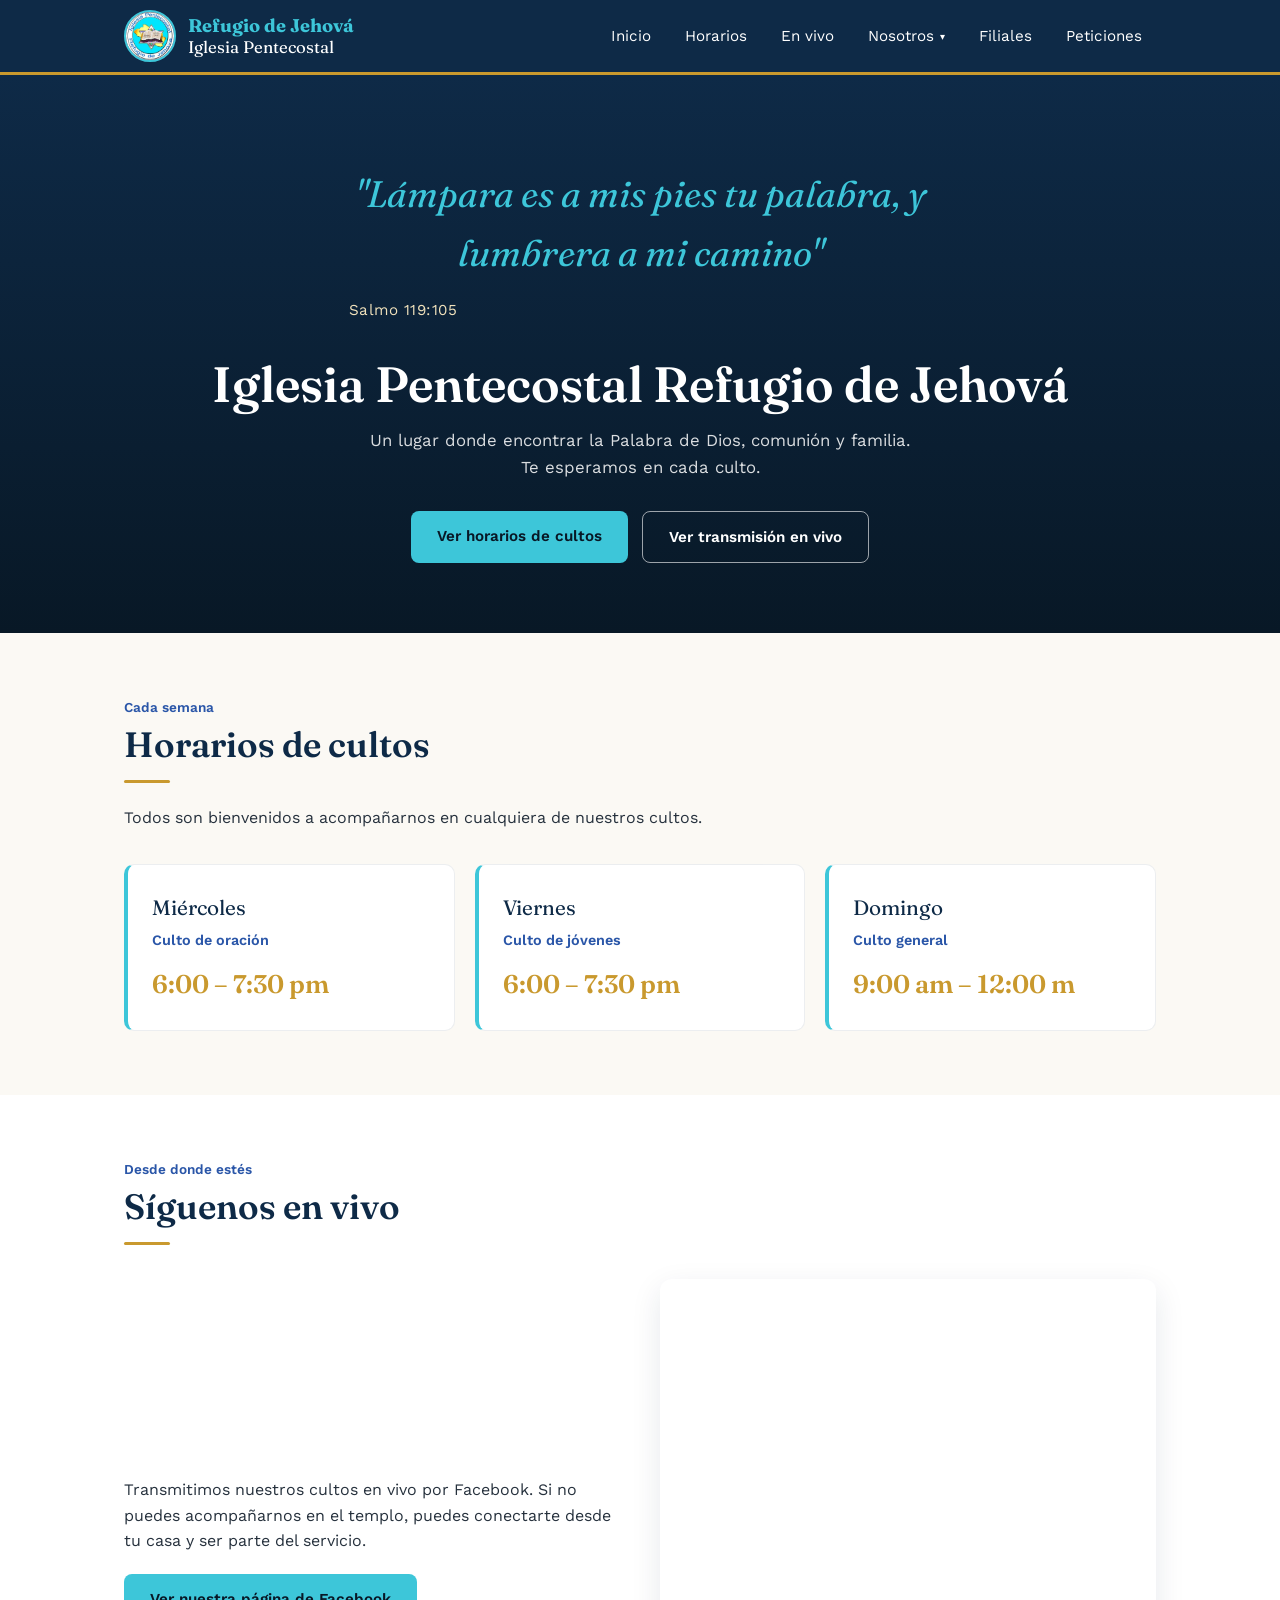
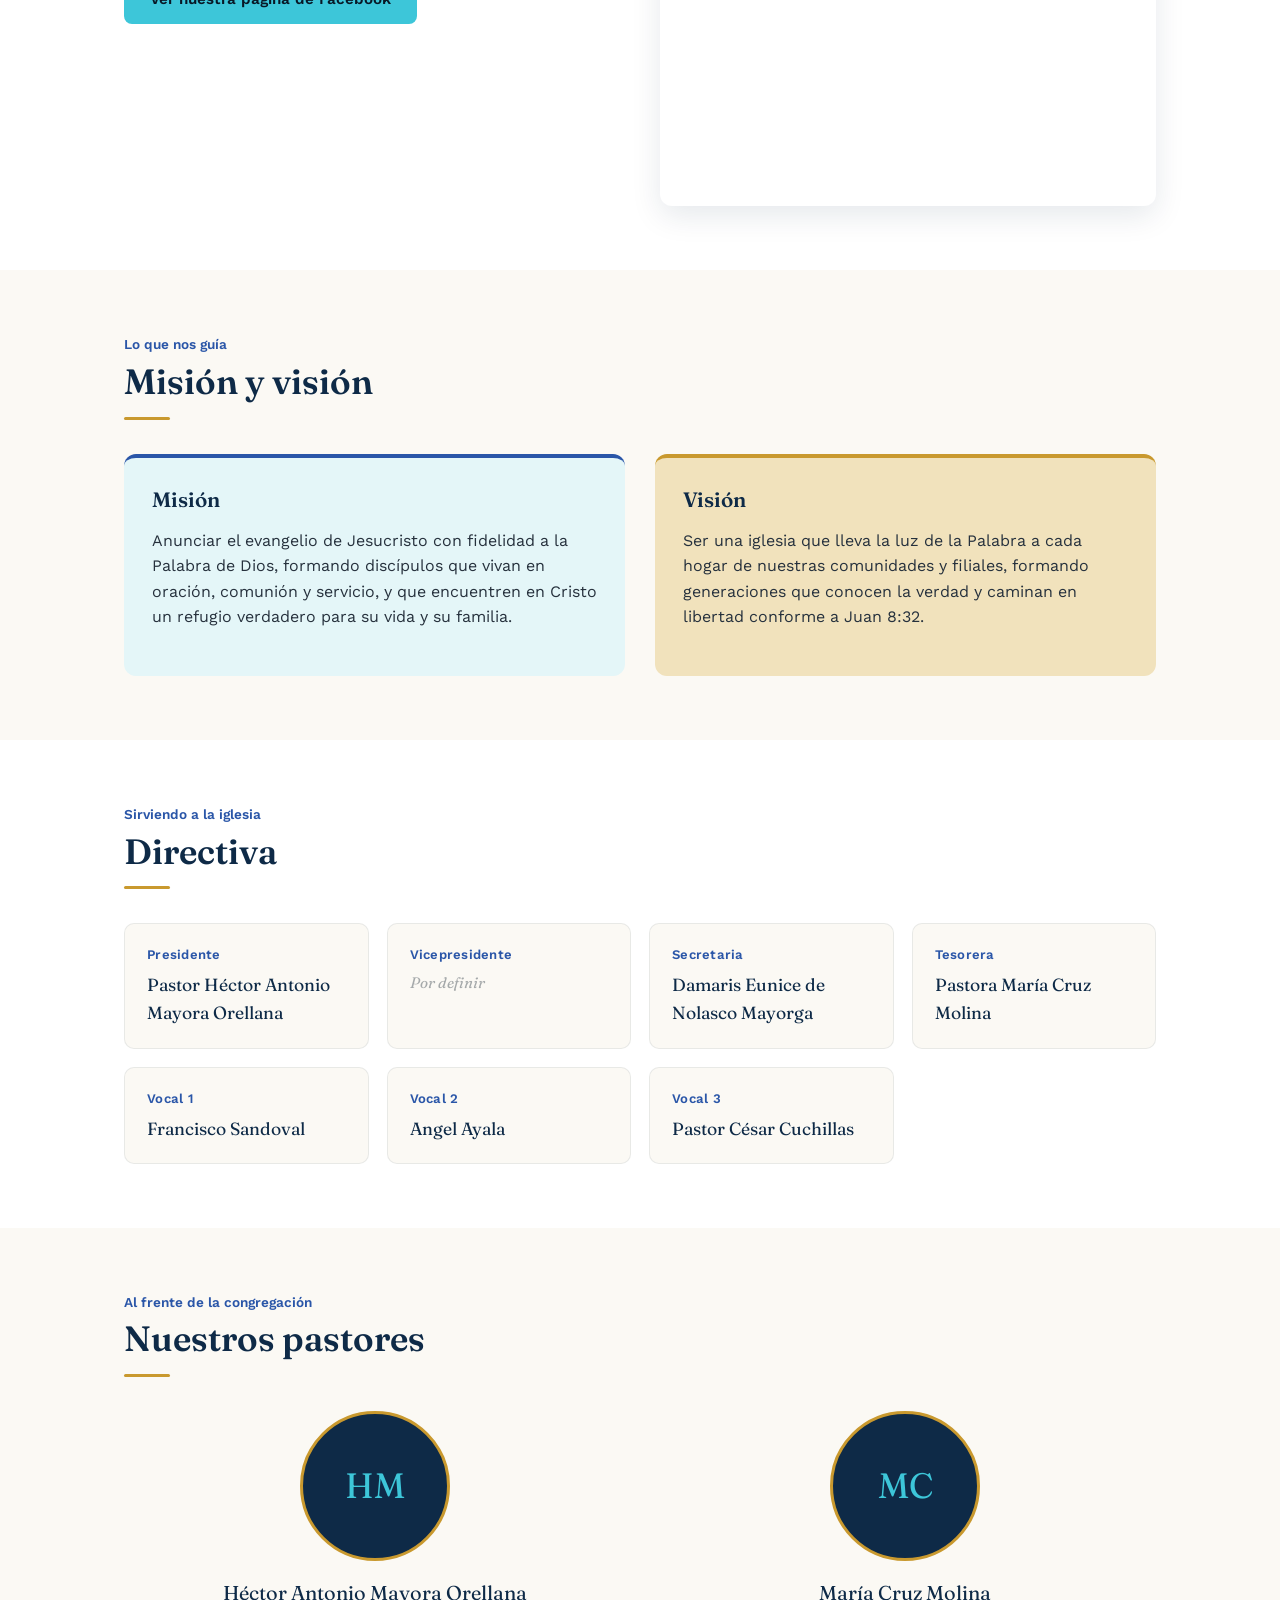
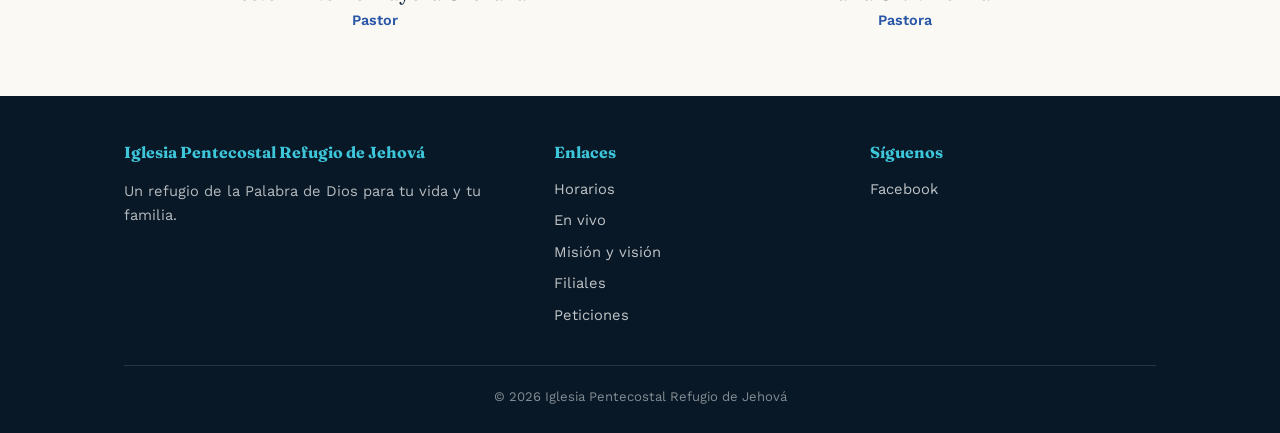
==== index.html @ 96a5546d "Add files via upload" ====
<!DOCTYPE html>
<html lang="es">
<head>
<meta charset="UTF-8">
<meta name="viewport" content="width=device-width, initial-scale=1.0">
<title>Iglesia Pentecostal Refugio de Jehová</title>
<link rel="stylesheet" href="styles/styles.css">
<link rel="preconnect" href="https://fonts.googleapis.com">
<link href="https://fonts.googleapis.com/css2?family=Fraunces:ital,wght@0,500;0,600;1,500&family=Work+Sans:wght@400;500;600&display=swap" rel="stylesheet">
</head>
<body>

<header class="site-header">
  <div class="nav-inner">
    <a href="index.html" class="brand">
      <img src="img/logo.jpg" alt="Logo Iglesia Pentecostal Refugio de Jehová">
      <span class="brand-text">
        <strong>Refugio de Jehová</strong>
        Iglesia Pentecostal
      </span>
    </a>

    <button class="menu-toggle" aria-label="Abrir menú">&#9776;</button>

    <nav class="main-nav">
      <a href="index.html">Inicio</a>
      <a href="#horarios">Horarios</a>
      <a href="#en-vivo">En vivo</a>
      <div class="has-dropdown">
        <button type="button">Nosotros <span class="caret">&#9662;</span></button>
        <div class="dropdown">
          <a href="#mision-vision">Misión y visión</a>
          <a href="#directiva">Directiva</a>
          <a href="#pastores">Pastores</a>
        </div>
      </div>
      <a href="filiales.html">Filiales</a>
      <a href="peticiones.html">Peticiones</a>
    </nav>
  </div>
</header>

<section class="hero">
  <div class="hero-inner">
    <p class="eyebrow-verse">"Lámpara es a mis pies tu palabra, y lumbrera a mi camino"</p>
    <p class="verse-ref">Salmo 119:105</p>
    <h1>Iglesia Pentecostal Refugio de Jehová</h1>
    <p class="sub">Un lugar donde encontrar la Palabra de Dios, comunión y familia. Te esperamos en cada culto.</p>
    <div class="hero-actions">
      <a href="#horarios" class="btn btn-primary">Ver horarios de cultos</a>
      <a href="#en-vivo" class="btn btn-outline">Ver transmisión en vivo</a>
    </div>
  </div>
</section>

<section id="horarios">
  <div class="wrap">
    <div class="section-head">
      <span class="kicker">Cada semana</span>
      <h2>Horarios de cultos</h2>
      <div class="gold-rule"></div>
      <p>Todos son bienvenidos a acompañarnos en cualquiera de nuestros cultos.</p>
    </div>

    <div class="schedule-grid">
      <div class="schedule-card">
        <div class="day">Miércoles</div>
        <div class="type">Culto de oración</div>
        <div class="time">6:00 – 7:30 pm</div>
      </div>
      <div class="schedule-card">
        <div class="day">Viernes</div>
        <div class="type">Culto de jóvenes</div>
        <div class="time">6:00 – 7:30 pm</div>
      </div>
      <div class="schedule-card">
        <div class="day">Domingo</div>
        <div class="type">Culto general</div>
        <div class="time">9:00 am – 12:00 m</div>
      </div>
    </div>
  </div>
</section>

<section id="en-vivo" class="alt">
  <div class="wrap">
    <div class="section-head">
      <span class="kicker">Desde donde estés</span>
      <h2>Síguenos en vivo</h2>
      <div class="gold-rule"></div>
    </div>

    <div class="live-block">
      <div class="live-copy">
        <p>Transmitimos nuestros cultos en vivo por Facebook. Si no puedes acompañarnos en el templo, puedes conectarte desde tu casa y ser parte del servicio.</p>
        <a href="https://www.facebook.com/profile.php?id=100064378015175" target="_blank" rel="noopener" class="btn btn-primary">Ver nuestra página de Facebook</a>
      </div>

      <div class="fb-embed-wrap">
        
        <iframe
          src="https://www.facebook.com/plugins/page.php?href=https%3A%2F%2Fwww.facebook.com%2Fprofile.php%3Fid%3D100064378015175&tabs=timeline&width=400&height=500&small_header=false&adapt_container_width=true&hide_cover=false&show_facepile=false"
          height="500"
          style="border:none;overflow:hidden"
          scrolling="no"
          frameborder="0"
          allowfullscreen="true"
          allow="autoplay; clipboard-write; encrypted-media; picture-in-picture; web-share">
        </iframe>
      </div>
    </div>
  </div>
</section>

<section id="mision-vision">
  <div class="wrap">
    <div class="section-head">
      <span class="kicker">Lo que nos guía</span>
      <h2>Misión y visión</h2>
      <div class="gold-rule"></div>
    </div>

    <div class="mv-grid">
      <div class="mv-card">
        <h3>Misión</h3>
        <p>Anunciar el evangelio de Jesucristo con fidelidad a la Palabra de Dios, formando discípulos que vivan en oración, comunión y servicio, y que encuentren en Cristo un refugio verdadero para su vida y su familia.</p>
      </div>
      <div class="mv-card">
        <h3>Visión</h3>
        <p>Ser una iglesia que lleva la luz de la Palabra a cada hogar de nuestras comunidades y filiales, formando generaciones que conocen la verdad y caminan en libertad conforme a Juan 8:32.</p>
      </div>
    </div>
  </div>
</section>

<section id="directiva" class="alt">
  <div class="wrap">
    <div class="section-head">
      <span class="kicker">Sirviendo a la iglesia</span>
      <h2>Directiva</h2>
      <div class="gold-rule"></div>
    </div>

    <div class="board-grid">
      <div class="board-card">
        <div class="role">Presidente</div>
        <div class="name">Pastor Héctor Antonio Mayora Orellana</div>
      </div>
      <div class="board-card">
        <div class="role">Vicepresidente</div>
        <div class="name empty">Por definir</div>
      </div>
      <div class="board-card">
        <div class="role">Secretaria</div>
        <div class="name">Damaris Eunice de Nolasco Mayorga</div>
      </div>
      <div class="board-card">
        <div class="role">Tesorera</div>
        <div class="name">Pastora María Cruz Molina</div>
      </div>
      <div class="board-card">
        <div class="role">Vocal 1</div>
        <div class="name">Francisco Sandoval</div>
      </div>
      <div class="board-card">
        <div class="role">Vocal 2</div>
        <div class="name">Angel Ayala</div>
      </div>
      <div class="board-card">
        <div class="role">Vocal 3</div>
        <div class="name">Pastor César Cuchillas</div>
      </div>
    </div>
  </div>
</section>

<section id="pastores">
  <div class="wrap">
    <div class="section-head">
      <span class="kicker">Al frente de la congregación</span>
      <h2>Nuestros pastores</h2>
      <div class="gold-rule"></div>
    </div>

    <div class="pastors-grid">
      <div class="pastor-card">
        <div class="pastor-photo">HM</div>
        <div class="name">Héctor Antonio Mayora Orellana</div>
        <div class="role">Pastor</div>
      </div>
      <div class="pastor-card">
        <div class="pastor-photo">MC</div>
        <div class="name">María Cruz Molina</div>
        <div class="role">Pastora</div>
      </div>
    </div>
  </div>
</section>

<footer>
  <div class="wrap">
    <div class="footer-grid">
      <div>
        <h4>Iglesia Pentecostal Refugio de Jehová</h4>
        <p style="color:rgba(255,255,255,0.7); font-size:0.92rem; max-width:40ch;">Un refugio de la Palabra de Dios para tu vida y tu familia.</p>
      </div>
      <div>
        <h4>Enlaces</h4>
        <a href="#horarios">Horarios</a>
        <a href="#en-vivo">En vivo</a>
        <a href="#mision-vision">Misión y visión</a>
        <a href="filiales.html">Filiales</a>
        <a href="peticiones.html">Peticiones</a>
      </div>
      <div>
        <h4>Síguenos</h4>
        <a href="https://www.facebook.com/profile.php?id=100064378015175" target="_blank" rel="noopener">Facebook</a>
      </div>
    </div>
    <div class="footer-bottom">
      © <span id="year"></span> Iglesia Pentecostal Refugio de Jehová
    </div>
  </div>
</footer>

<script src="scripts/script.js"></script>
<script>document.getElementById("year").textContent = new Date().getFullYear();</script>
</body>
</html>
---- styles/styles.css ----
/* ===========================================================
   Iglesia Pentecostal Refugio de Jehová — hoja de estilos
   =========================================================== */

:root {
  --navy: #0E2A47;
  --navy-deep: #081826;
  --turquoise: #3DC6D9;
  --turquoise-soft: #E4F6F8;
  --blue: #2A56A8;
  --gold: #C9992E;
  --gold-soft: #F1E2BC;
  --cream: #FBF9F4;
  --charcoal: #26313D;
  --white: #FFFFFF;

  --serif: "Fraunces", Georgia, serif;
  --sans: "Work Sans", -apple-system, BlinkMacSystemFont, sans-serif;
}

* { box-sizing: border-box; }

html {
  scroll-behavior: smooth;
}

body {
  margin: 0;
  font-family: var(--sans);
  color: var(--charcoal);
  background: var(--cream);
  line-height: 1.6;
}

img { max-width: 100%; display: block; }

a { color: inherit; text-decoration: none; }

.wrap {
  max-width: 1080px;
  margin: 0 auto;
  padding: 0 24px;
}

h1, h2, h3 {
  font-family: var(--serif);
  color: var(--navy);
  margin: 0 0 0.4em 0;
  font-weight: 600;
  line-height: 1.15;
}

h2 {
  font-size: clamp(1.6rem, 3vw, 2.2rem);
}

p { max-width: 62ch; }

/* -------------------- Header / Nav -------------------- */

.site-header {
  background: var(--navy);
  color: var(--white);
  position: sticky;
  top: 0;
  z-index: 50;
  border-bottom: 3px solid var(--gold);
}

.nav-inner {
  display: flex;
  align-items: center;
  justify-content: space-between;
  padding: 10px 24px;
  max-width: 1080px;
  margin: 0 auto;
}

.brand {
  display: flex;
  align-items: center;
  gap: 12px;
}

.brand img {
  height: 52px;
  width: 52px;
  border-radius: 50%;
  object-fit: cover;
  border: 2px solid var(--turquoise);
}

.brand-text {
  font-family: var(--serif);
  font-size: 1.05rem;
  line-height: 1.2;
}

.brand-text strong {
  display: block;
  font-size: 1.15rem;
  color: var(--turquoise);
}

nav.main-nav {
  display: flex;
  align-items: center;
  gap: 6px;
}

nav.main-nav > a, .has-dropdown > button {
  color: var(--white);
  font-size: 0.95rem;
  padding: 10px 14px;
  border: none;
  background: none;
  font-family: var(--sans);
  cursor: pointer;
  border-radius: 6px;
  transition: background 0.15s ease;
}

nav.main-nav > a:hover,
.has-dropdown > button:hover,
.has-dropdown.open > button {
  background: rgba(255,255,255,0.1);
}

.has-dropdown {
  position: relative;
}

.has-dropdown > button {
  display: flex;
  align-items: center;
  gap: 6px;
}

.caret {
  font-size: 0.65rem;
  transition: transform 0.15s ease;
}

.has-dropdown.open .caret { transform: rotate(180deg); }

.dropdown {
  position: absolute;
  top: calc(100% + 6px);
  left: 0;
  background: var(--white);
  color: var(--charcoal);
  min-width: 200px;
  border-radius: 10px;
  box-shadow: 0 12px 28px rgba(8, 24, 38, 0.25);
  padding: 8px;
  display: none;
  border-top: 3px solid var(--gold);
}

.has-dropdown.open .dropdown { display: block; }

.dropdown a {
  display: block;
  padding: 10px 12px;
  border-radius: 6px;
  font-size: 0.92rem;
}

.dropdown a:hover { background: var(--turquoise-soft); }

.menu-toggle {
  display: none;
  background: none;
  border: none;
  color: var(--white);
  font-size: 1.6rem;
  cursor: pointer;
}

@media (max-width: 860px) {
  .menu-toggle { display: block; }

  nav.main-nav {
    position: absolute;
    top: 100%;
    left: 0;
    right: 0;
    background: var(--navy);
    flex-direction: column;
    align-items: stretch;
    padding: 8px 16px 16px;
    display: none;
    border-bottom: 3px solid var(--gold);
  }

  nav.main-nav.open { display: flex; }

  .has-dropdown { width: 100%; }
  .has-dropdown > button { width: 100%; justify-content: space-between; }
  .dropdown { position: static; box-shadow: none; margin-top: 4px; }
}

/* -------------------- Hero -------------------- */

.hero {
  position: relative;
  background: linear-gradient(180deg, var(--navy) 0%, var(--navy-deep) 100%);
  color: var(--white);
  overflow: hidden;
  padding: 90px 0 70px;
}

.hero-star {
  position: absolute;
  right: -60px;
  top: -60px;
  width: 320px;
  height: 320px;
  opacity: 0.12;
}

.hero-inner {
  position: relative;
  max-width: 1080px;
  margin: 0 auto;
  padding: 0 24px;
  text-align: center;
}

.hero .eyebrow-verse {
  color: var(--turquoise);
  font-family: var(--serif);
  font-style: italic;
  font-size: clamp(1.4rem, 4vw, 2.3rem);
  max-width: 680px;
  margin: 0 auto 6px;
}

.hero .verse-ref {
  color: var(--gold-soft);
  font-size: 0.95rem;
  letter-spacing: 0.03em;
  margin-bottom: 34px;
}

.hero h1 {
  color: var(--white);
  font-size: clamp(2rem, 5vw, 3.1rem);
  margin-bottom: 14px;
}

.hero .sub {
  max-width: 560px;
  margin: 0 auto 30px;
  color: rgba(255,255,255,0.85);
  font-size: 1.05rem;
}

.hero-actions {
  display: flex;
  gap: 14px;
  justify-content: center;
  flex-wrap: wrap;
}

.btn {
  display: inline-block;
  padding: 13px 26px;
  border-radius: 8px;
  font-weight: 600;
  font-size: 0.95rem;
  transition: transform 0.15s ease, box-shadow 0.15s ease;
}

.btn-primary {
  background: var(--turquoise);
  color: var(--navy-deep);
}

.btn-outline {
  border: 1.5px solid rgba(255,255,255,0.6);
  color: var(--white);
}

.btn:hover { transform: translateY(-2px); }

/* -------------------- Sections -------------------- */

section {
  padding: 64px 0;
}

section.alt {
  background: var(--white);
}

.section-head {
  margin-bottom: 34px;
}

.section-head .kicker {
  color: var(--blue);
  font-weight: 600;
  font-size: 0.85rem;
  margin-bottom: 6px;
  display: block;
}

.gold-rule {
  width: 46px;
  height: 3px;
  background: var(--gold);
  margin: 10px 0 22px;
  border-radius: 2px;
}

/* Horarios */

.schedule-grid {
  display: grid;
  grid-template-columns: repeat(auto-fit, minmax(230px, 1fr));
  gap: 20px;
}

.schedule-card {
  background: var(--white);
  border: 1px solid rgba(14,42,71,0.08);
  border-left: 4px solid var(--turquoise);
  border-radius: 10px;
  padding: 26px 24px;
}

.schedule-card .day {
  font-family: var(--serif);
  font-size: 1.3rem;
  color: var(--navy);
}

.schedule-card .type {
  color: var(--blue);
  font-weight: 600;
  font-size: 0.9rem;
  margin: 4px 0 12px;
}

.schedule-card .time {
  font-size: 1.6rem;
  font-weight: 600;
  color: var(--gold);
  font-family: var(--serif);
}

/* En vivo */

.live-block {
  display: grid;
  grid-template-columns: 1fr 1fr;
  gap: 40px;
  align-items: center;
}

.live-copy p { margin-bottom: 20px; }

.fb-embed-wrap {
  background: var(--white);
  border-radius: 12px;
  padding: 10px;
  box-shadow: 0 10px 30px rgba(14,42,71,0.1);
}

.fb-embed-wrap iframe {
  width: 100%;
  border: none;
  border-radius: 8px;
  min-height: 500px;
}

@media (max-width: 780px) {
  .live-block { grid-template-columns: 1fr; }
}

/* Mision / vision */

.mv-grid {
  display: grid;
  grid-template-columns: 1fr 1fr;
  gap: 30px;
}

.mv-card {
  background: var(--turquoise-soft);
  border-radius: 12px;
  padding: 30px 28px;
  border-top: 4px solid var(--blue);
}

.mv-card:nth-child(2) {
  background: var(--gold-soft);
  border-top-color: var(--gold);
}

.mv-card h3 {
  font-size: 1.3rem;
}

@media (max-width: 780px) {
  .mv-grid { grid-template-columns: 1fr; }
}

/* Directiva */

.board-grid {
  display: grid;
  grid-template-columns: repeat(auto-fit, minmax(220px, 1fr));
  gap: 18px;
}

.board-card {
  background: var(--cream);
  border-radius: 10px;
  padding: 20px 22px;
  border: 1px solid rgba(14,42,71,0.08);
}

.board-card .role {
  color: var(--blue);
  font-weight: 600;
  font-size: 0.82rem;
  letter-spacing: 0.02em;
  margin-bottom: 6px;
}

.board-card .name {
  font-family: var(--serif);
  font-size: 1.1rem;
  color: var(--navy);
}

.board-card .name.empty {
  color: rgba(38,49,61,0.4);
  font-style: italic;
  font-size: 0.95rem;
}

/* Pastores */

.pastors-grid {
  display: grid;
  grid-template-columns: repeat(auto-fit, minmax(260px, 1fr));
  gap: 28px;
}

.pastor-card {
  text-align: center;
}

.pastor-photo {
  width: 150px;
  height: 150px;
  border-radius: 50%;
  margin: 0 auto 16px;
  background: var(--navy);
  color: var(--turquoise);
  display: flex;
  align-items: center;
  justify-content: center;
  font-family: var(--serif);
  font-size: 2.2rem;
  border: 3px solid var(--gold);
}

.pastor-card .name {
  font-family: var(--serif);
  font-size: 1.25rem;
  color: var(--navy);
}

.pastor-card .role {
  color: var(--blue);
  font-weight: 600;
  font-size: 0.9rem;
}

/* Filiales teaser + page */

.branch-grid {
  display: grid;
  grid-template-columns: repeat(auto-fit, minmax(240px, 1fr));
  gap: 22px;
}

.branch-card {
  background: var(--white);
  border-radius: 12px;
  overflow: hidden;
  border: 1px solid rgba(14,42,71,0.08);
}

.branch-card .top {
  background: var(--navy);
  color: var(--white);
  padding: 20px 22px;
}

.branch-card .top .place {
  font-family: var(--serif);
  font-size: 1.25rem;
  color: var(--turquoise);
}

.branch-card .body {
  padding: 18px 22px 24px;
}

.branch-card .dept {
  color: var(--blue);
  font-size: 0.85rem;
  font-weight: 600;
}

/* Page header (subpages) */

.page-hero {
  background: var(--navy);
  color: var(--white);
  padding: 60px 0 46px;
  text-align: center;
}

.page-hero h1 { color: var(--white); }

.page-hero p {
  margin: 8px auto 0;
  color: rgba(255,255,255,0.8);
}

/* -------------------- Peticiones -------------------- */

.request-wrap {
  max-width: 620px;
  margin: 0 auto;
  background: var(--white);
  border-radius: 14px;
  padding: 40px clamp(20px, 5vw, 44px);
  box-shadow: 0 10px 30px rgba(14,42,71,0.08);
  border-top: 4px solid var(--turquoise);
}

.form-field {
  margin-bottom: 22px;
}

.form-field label {
  display: block;
  font-weight: 600;
  font-size: 0.92rem;
  color: var(--navy);
  margin-bottom: 6px;
}

.form-field .hint {
  font-weight: 400;
  color: rgba(38,49,61,0.55);
  font-size: 0.82rem;
}

.form-field input,
.form-field textarea {
  width: 100%;
  padding: 12px 14px;
  border: 1.5px solid rgba(14,42,71,0.18);
  border-radius: 8px;
  font-family: var(--sans);
  font-size: 0.98rem;
  color: var(--charcoal);
  background: var(--cream);
}

.form-field textarea {
  min-height: 140px;
  resize: vertical;
  line-height: 1.5;
}

.form-field input:focus,
.form-field textarea:focus {
  outline: none;
  border-color: var(--turquoise);
  background: var(--white);
}

.form-row {
  display: grid;
  grid-template-columns: 1fr 1fr;
  gap: 16px;
}

@media (max-width: 560px) {
  .form-row { grid-template-columns: 1fr; }
}

.submit-btn {
  width: 100%;
  border: none;
  cursor: pointer;
  background: var(--turquoise);
  color: var(--navy-deep);
  font-weight: 600;
  font-size: 1rem;
  padding: 14px;
  border-radius: 8px;
  transition: transform 0.15s ease;
}

.submit-btn:hover { transform: translateY(-2px); }

.submit-btn:disabled {
  opacity: 0.6;
  cursor: not-allowed;
  transform: none;
}

.form-status {
  margin-top: 16px;
  font-size: 0.9rem;
}

.form-status.error { color: #B4433A; }

.confirm-box {
  text-align: center;
  padding: 30px 10px;
}

.confirm-box .icon {
  width: 64px;
  height: 64px;
  border-radius: 50%;
  background: var(--turquoise-soft);
  color: var(--blue);
  display: flex;
  align-items: center;
  justify-content: center;
  font-size: 1.8rem;
  margin: 0 auto 18px;
}

.confirm-box h3 {
  font-size: 1.35rem;
  margin-bottom: 10px;
}

.confirm-box p {
  margin: 0 auto;
  color: rgba(38,49,61,0.75);
}

.confirm-box .btn {
  margin-top: 22px;
}

/* -------------------- Footer -------------------- */

footer {
  background: var(--navy-deep);
  color: rgba(255,255,255,0.75);
  padding: 44px 0 26px;
}

.footer-grid {
  display: grid;
  grid-template-columns: 1.4fr 1fr 1fr;
  gap: 30px;
  margin-bottom: 30px;
}

footer h4 {
  color: var(--turquoise);
  font-family: var(--serif);
  font-size: 1rem;
  margin: 0 0 12px;
}

footer a { display: block; margin-bottom: 8px; font-size: 0.92rem; }
footer a:hover { color: var(--turquoise); }

.footer-bottom {
  border-top: 1px solid rgba(255,255,255,0.12);
  padding-top: 20px;
  font-size: 0.82rem;
  text-align: center;
  color: rgba(255,255,255,0.5);
}

@media (max-width: 780px) {
  .footer-grid { grid-template-columns: 1fr; }
}
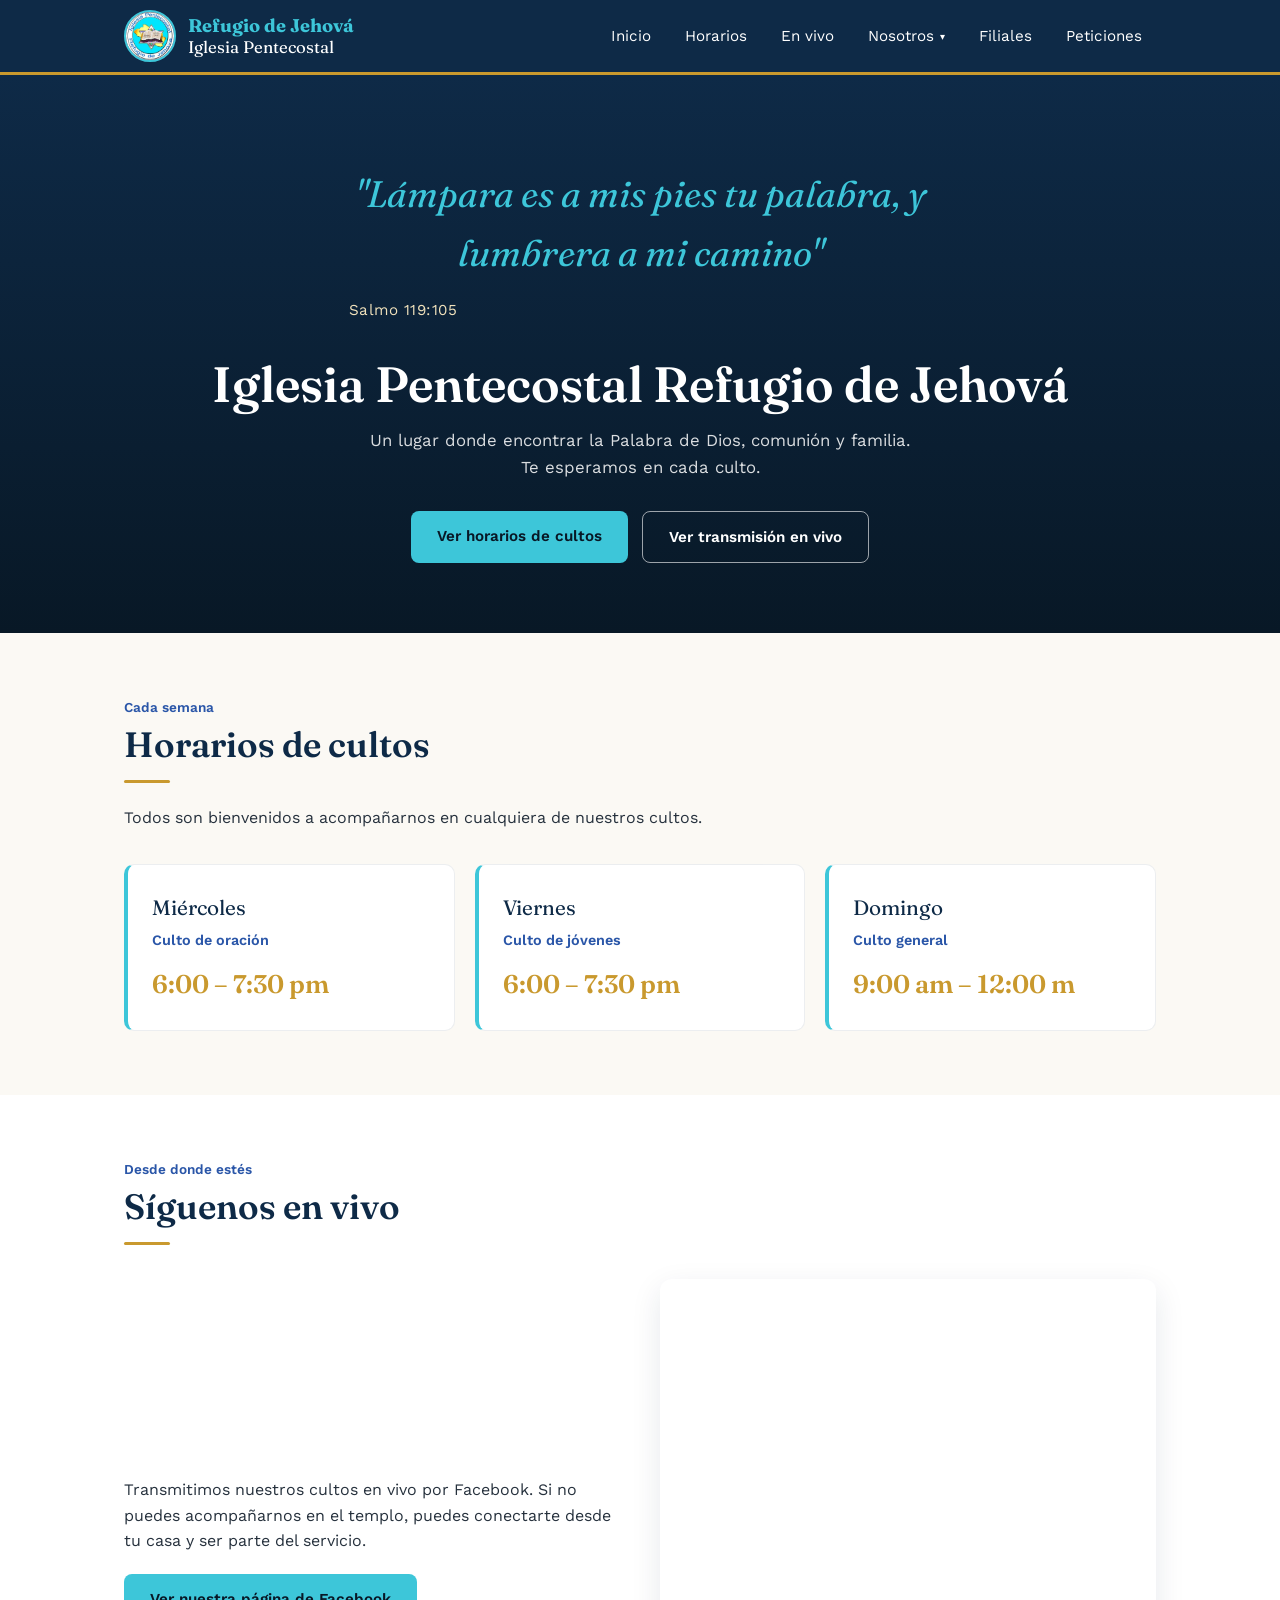
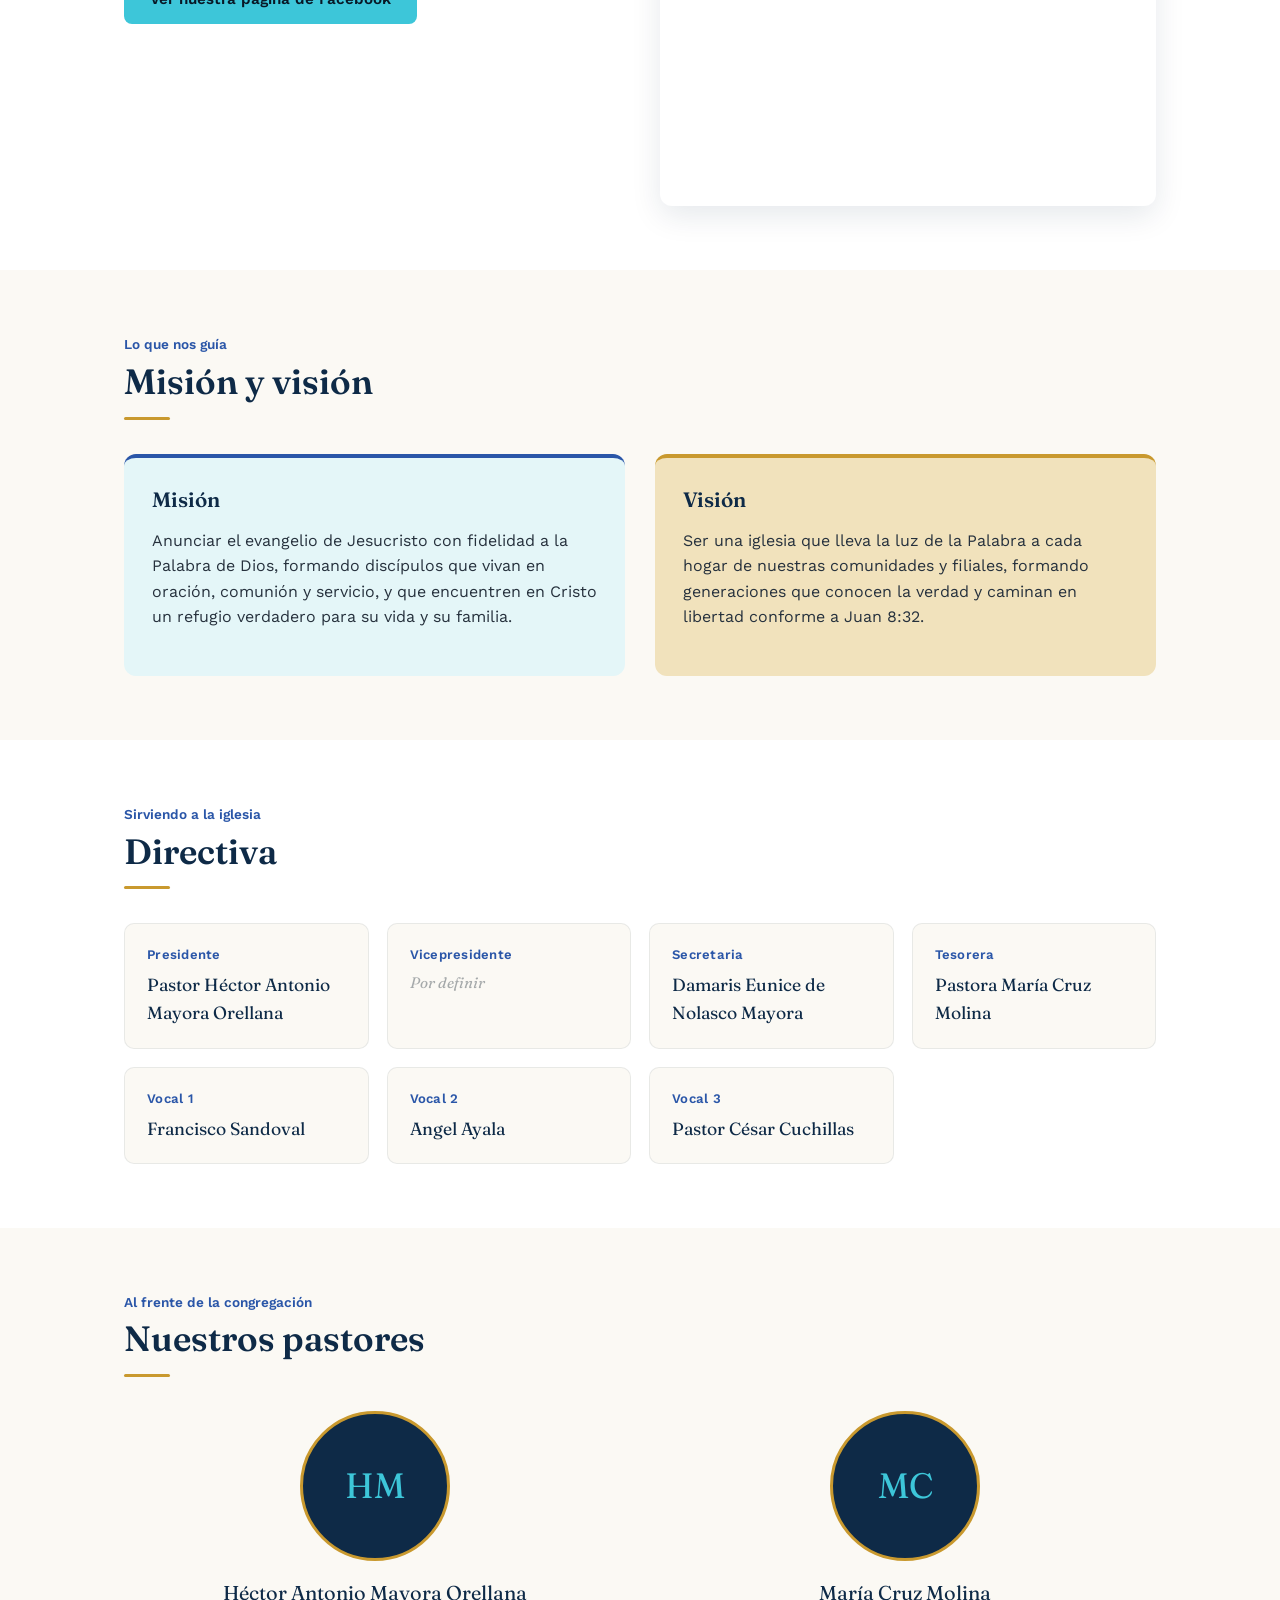
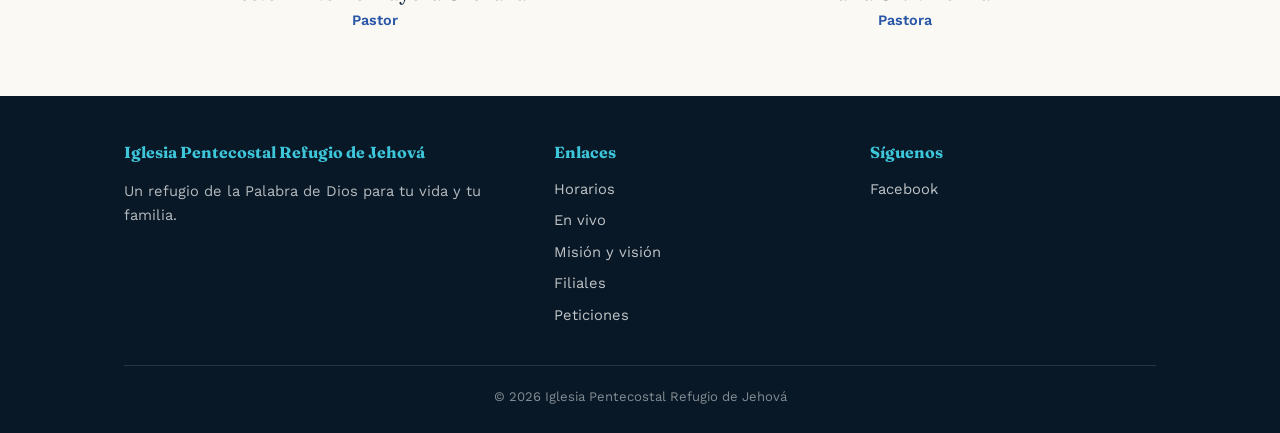
==== commit a30eae80: "Correct name spelling for Damaris Eunice de Nolasco" ====
--- a/index.html
+++ b/index.html
@@ -152,7 +152,7 @@
       </div>
       <div class="board-card">
         <div class="role">Secretaria</div>
-        <div class="name">Damaris Eunice de Nolasco Mayorga</div>
+        <div class="name">Damaris Eunice de Nolasco Mayora</div>
       </div>
       <div class="board-card">
         <div class="role">Tesorera</div>
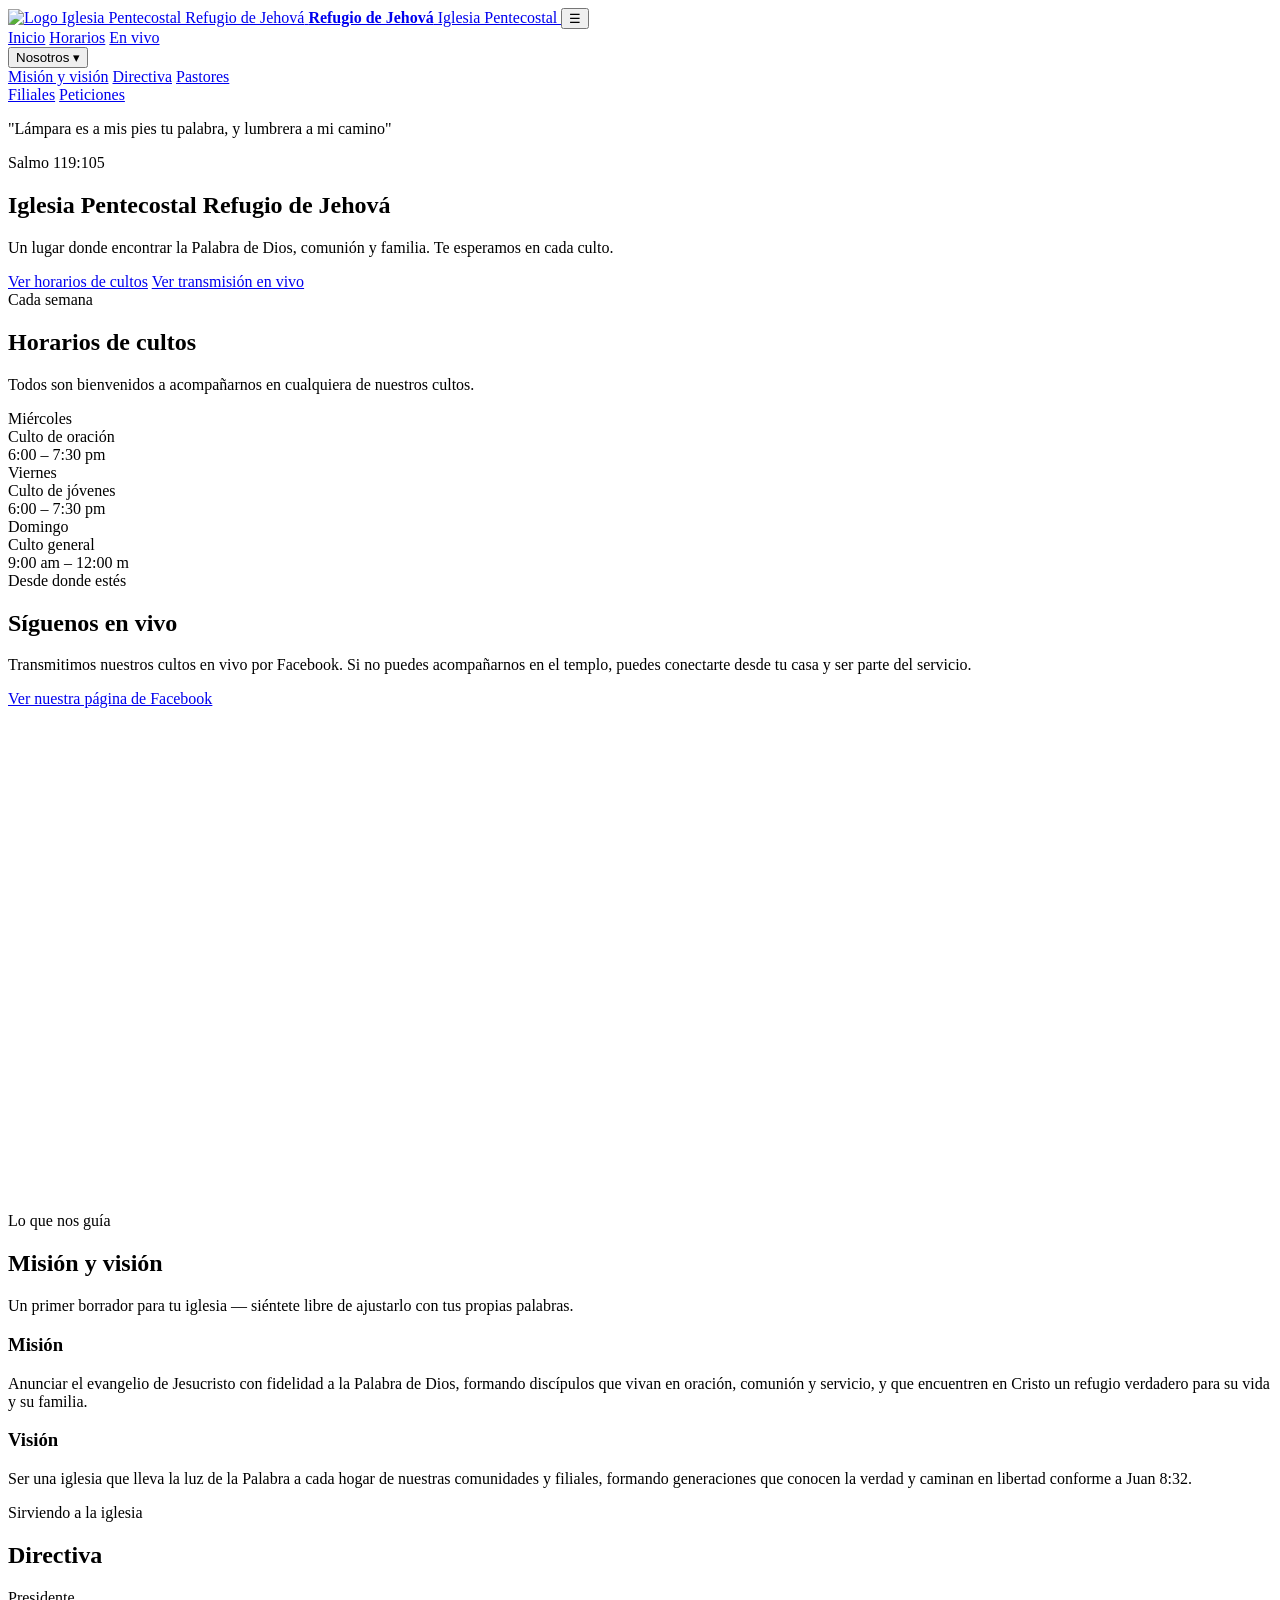
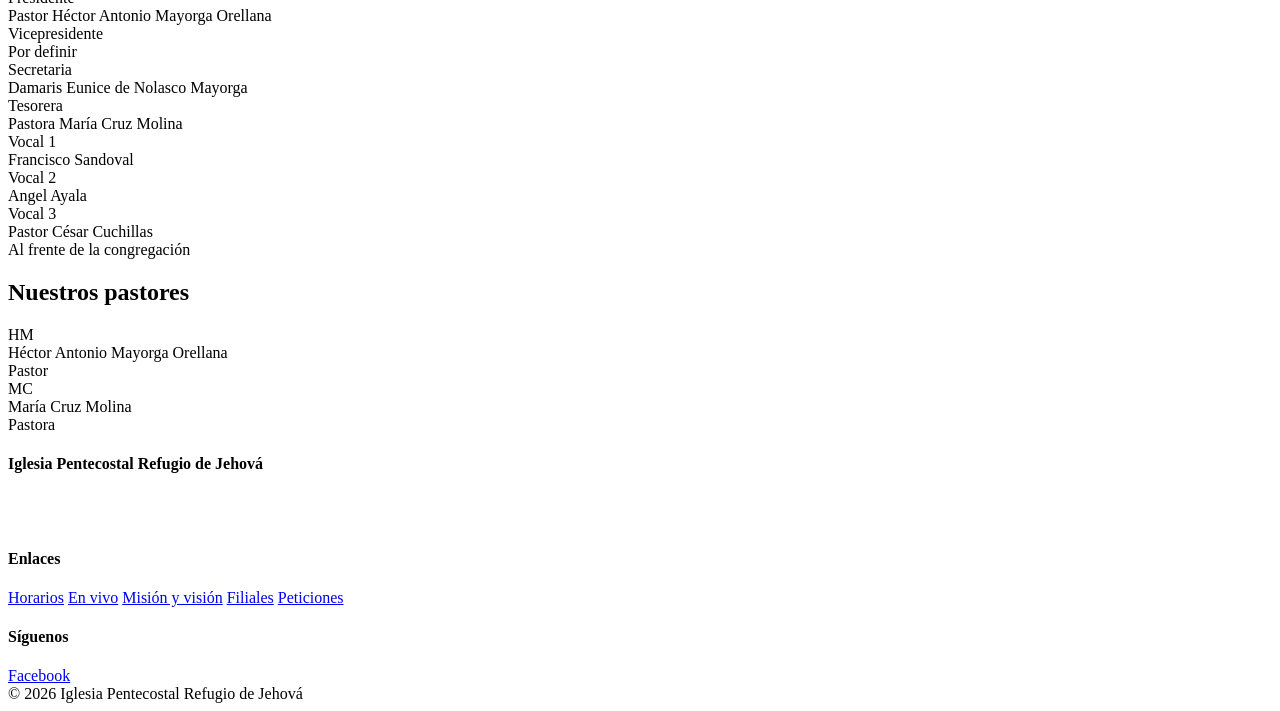
==== commit 7c7f5650: "Rename index .html to index.html" ====
--- a/index.html
+++ b/index.html
@@ -4,7 +4,8 @@
 <meta charset="UTF-8">
 <meta name="viewport" content="width=device-width, initial-scale=1.0">
 <title>Iglesia Pentecostal Refugio de Jehová</title>
-<link rel="stylesheet" href="styles/styles.css">
+<meta name="theme-color" content="#0E2A47">
+<link rel="stylesheet" href="styles.css">
 <link rel="preconnect" href="https://fonts.googleapis.com">
 <link href="https://fonts.googleapis.com/css2?family=Fraunces:ital,wght@0,500;0,600;1,500&family=Work+Sans:wght@400;500;600&display=swap" rel="stylesheet">
 </head>
@@ -13,7 +14,7 @@
 <header class="site-header">
   <div class="nav-inner">
     <a href="index.html" class="brand">
-      <img src="img/logo.jpg" alt="Logo Iglesia Pentecostal Refugio de Jehová">
+      <img src="images/logo.jpg" alt="Logo Iglesia Pentecostal Refugio de Jehová">
       <span class="brand-text">
         <strong>Refugio de Jehová</strong>
         Iglesia Pentecostal
@@ -97,7 +98,13 @@
       </div>
 
       <div class="fb-embed-wrap">
-        
+        <!--
+          Nota para quien edite esta página:
+          Este widget muestra la línea de tiempo de Facebook, incluyendo transmisiones en vivo.
+          Si no carga correctamente, reemplaza el valor de "href=" abajo por la URL
+          completa y permanente de la página de Facebook (ej. facebook.com/NombreDeLaPagina),
+          ya que los enlaces de tipo "share" a veces no funcionan con este widget.
+        -->
         <iframe
           src="https://www.facebook.com/plugins/page.php?href=https%3A%2F%2Fwww.facebook.com%2Fprofile.php%3Fid%3D100064378015175&tabs=timeline&width=400&height=500&small_header=false&adapt_container_width=true&hide_cover=false&show_facepile=false"
           height="500"
@@ -118,6 +125,7 @@
       <span class="kicker">Lo que nos guía</span>
       <h2>Misión y visión</h2>
       <div class="gold-rule"></div>
+      <p>Un primer borrador para tu iglesia — siéntete libre de ajustarlo con tus propias palabras.</p>
     </div>
 
     <div class="mv-grid">
@@ -144,7 +152,7 @@
     <div class="board-grid">
       <div class="board-card">
         <div class="role">Presidente</div>
-        <div class="name">Pastor Héctor Antonio Mayora Orellana</div>
+        <div class="name">Pastor Héctor Antonio Mayorga Orellana</div>
       </div>
       <div class="board-card">
         <div class="role">Vicepresidente</div>
@@ -152,7 +160,7 @@
       </div>
       <div class="board-card">
         <div class="role">Secretaria</div>
-        <div class="name">Damaris Eunice de Nolasco Mayora</div>
+        <div class="name">Damaris Eunice de Nolasco Mayorga</div>
       </div>
       <div class="board-card">
         <div class="role">Tesorera</div>
@@ -185,7 +193,7 @@
     <div class="pastors-grid">
       <div class="pastor-card">
         <div class="pastor-photo">HM</div>
-        <div class="name">Héctor Antonio Mayora Orellana</div>
+        <div class="name">Héctor Antonio Mayorga Orellana</div>
         <div class="role">Pastor</div>
       </div>
       <div class="pastor-card">
@@ -223,7 +231,7 @@
   </div>
 </footer>
 
-<script src="scripts/script.js"></script>
+<script src="script.js"></script>
 <script>document.getElementById("year").textContent = new Date().getFullYear();</script>
 </body>
 </html>
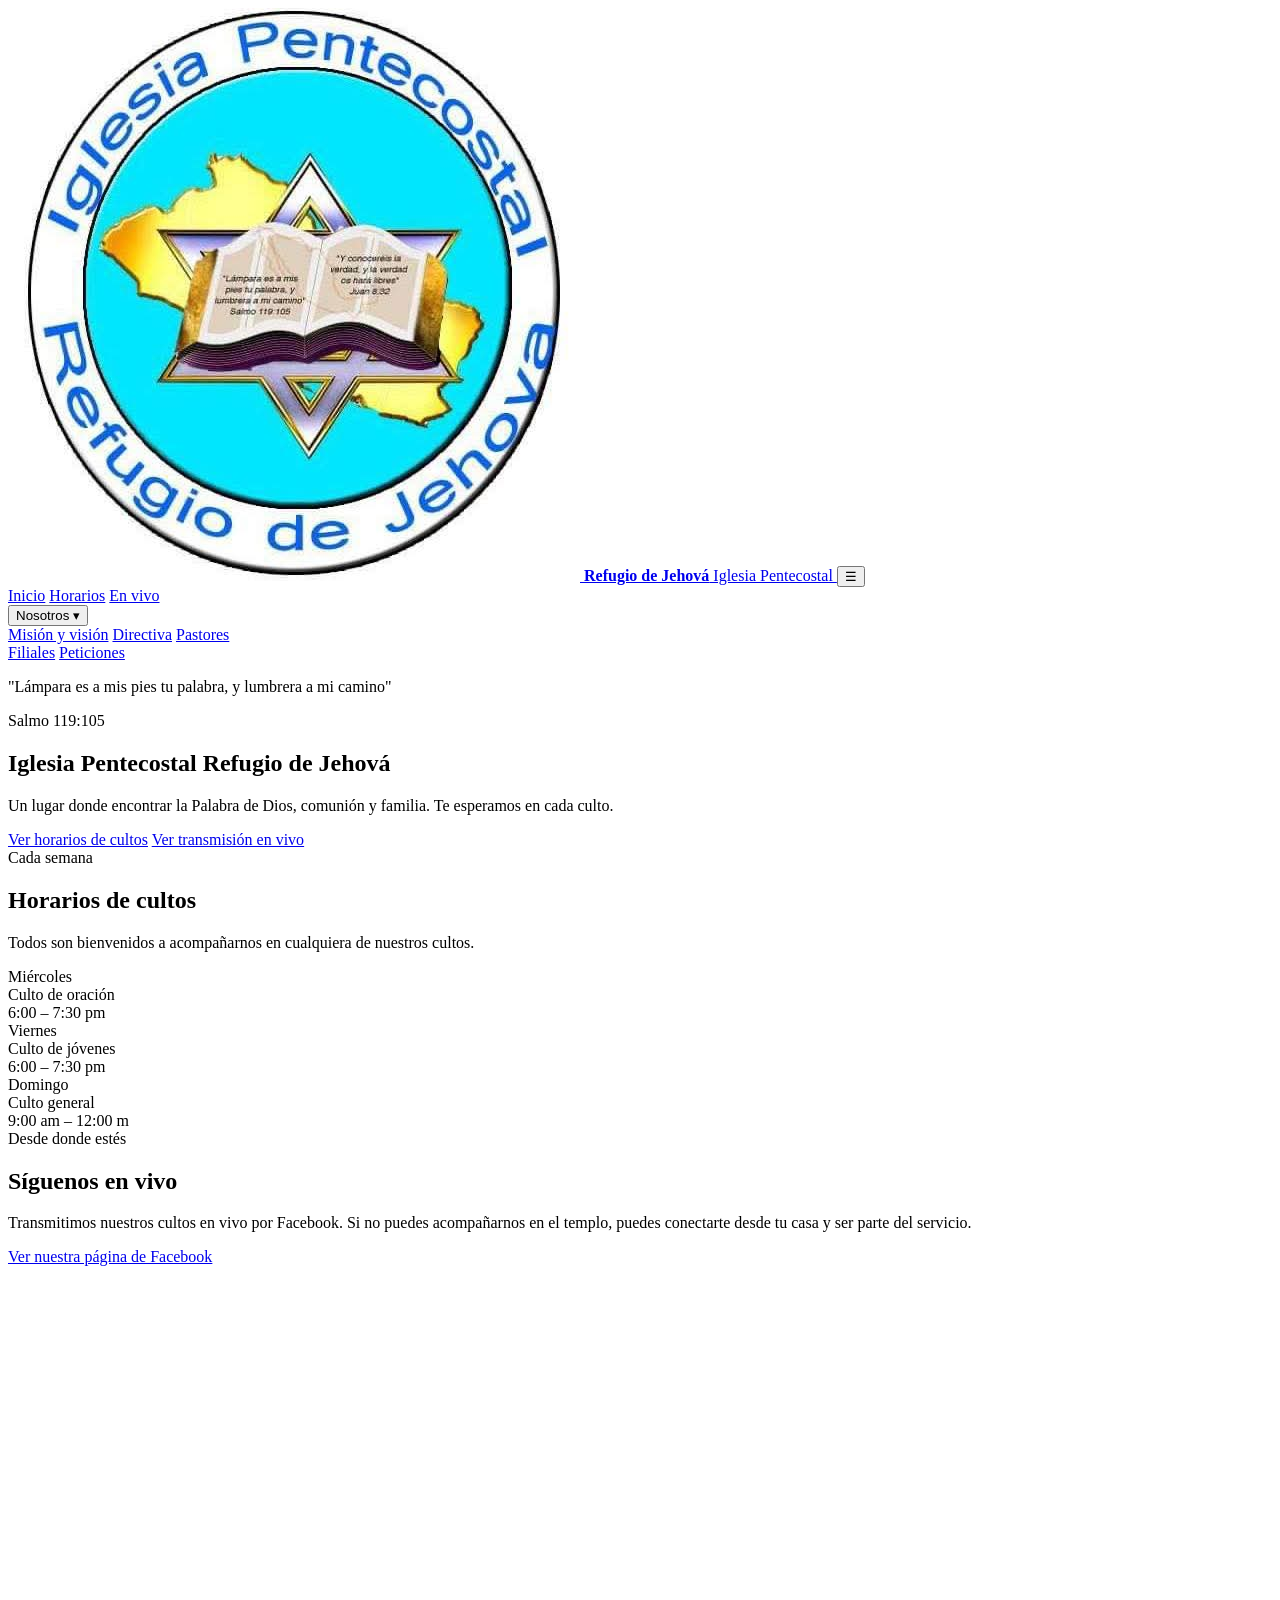
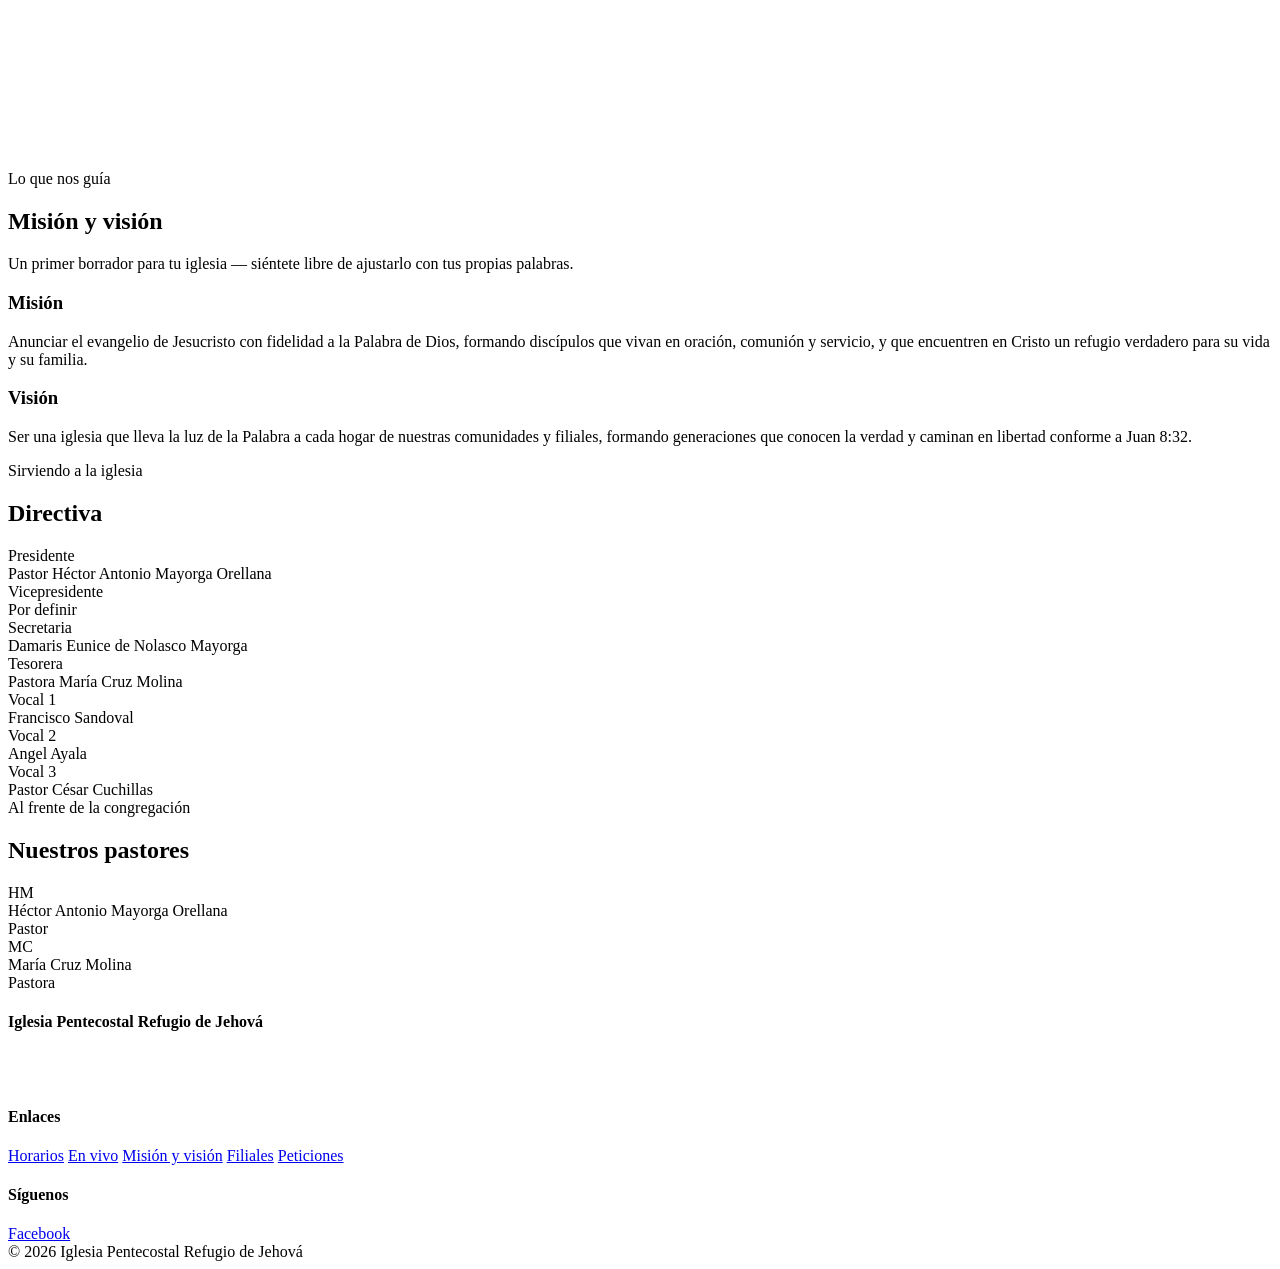
==== commit e61558e4: "Update logo image source in index.html" ====
--- a/index.html
+++ b/index.html
@@ -14,7 +14,7 @@
 <header class="site-header">
   <div class="nav-inner">
     <a href="index.html" class="brand">
-      <img src="images/logo.jpg" alt="Logo Iglesia Pentecostal Refugio de Jehová">
+      <img src="img/logo.jpg" alt="Logo Iglesia Pentecostal Refugio de Jehová">
       <span class="brand-text">
         <strong>Refugio de Jehová</strong>
         Iglesia Pentecostal
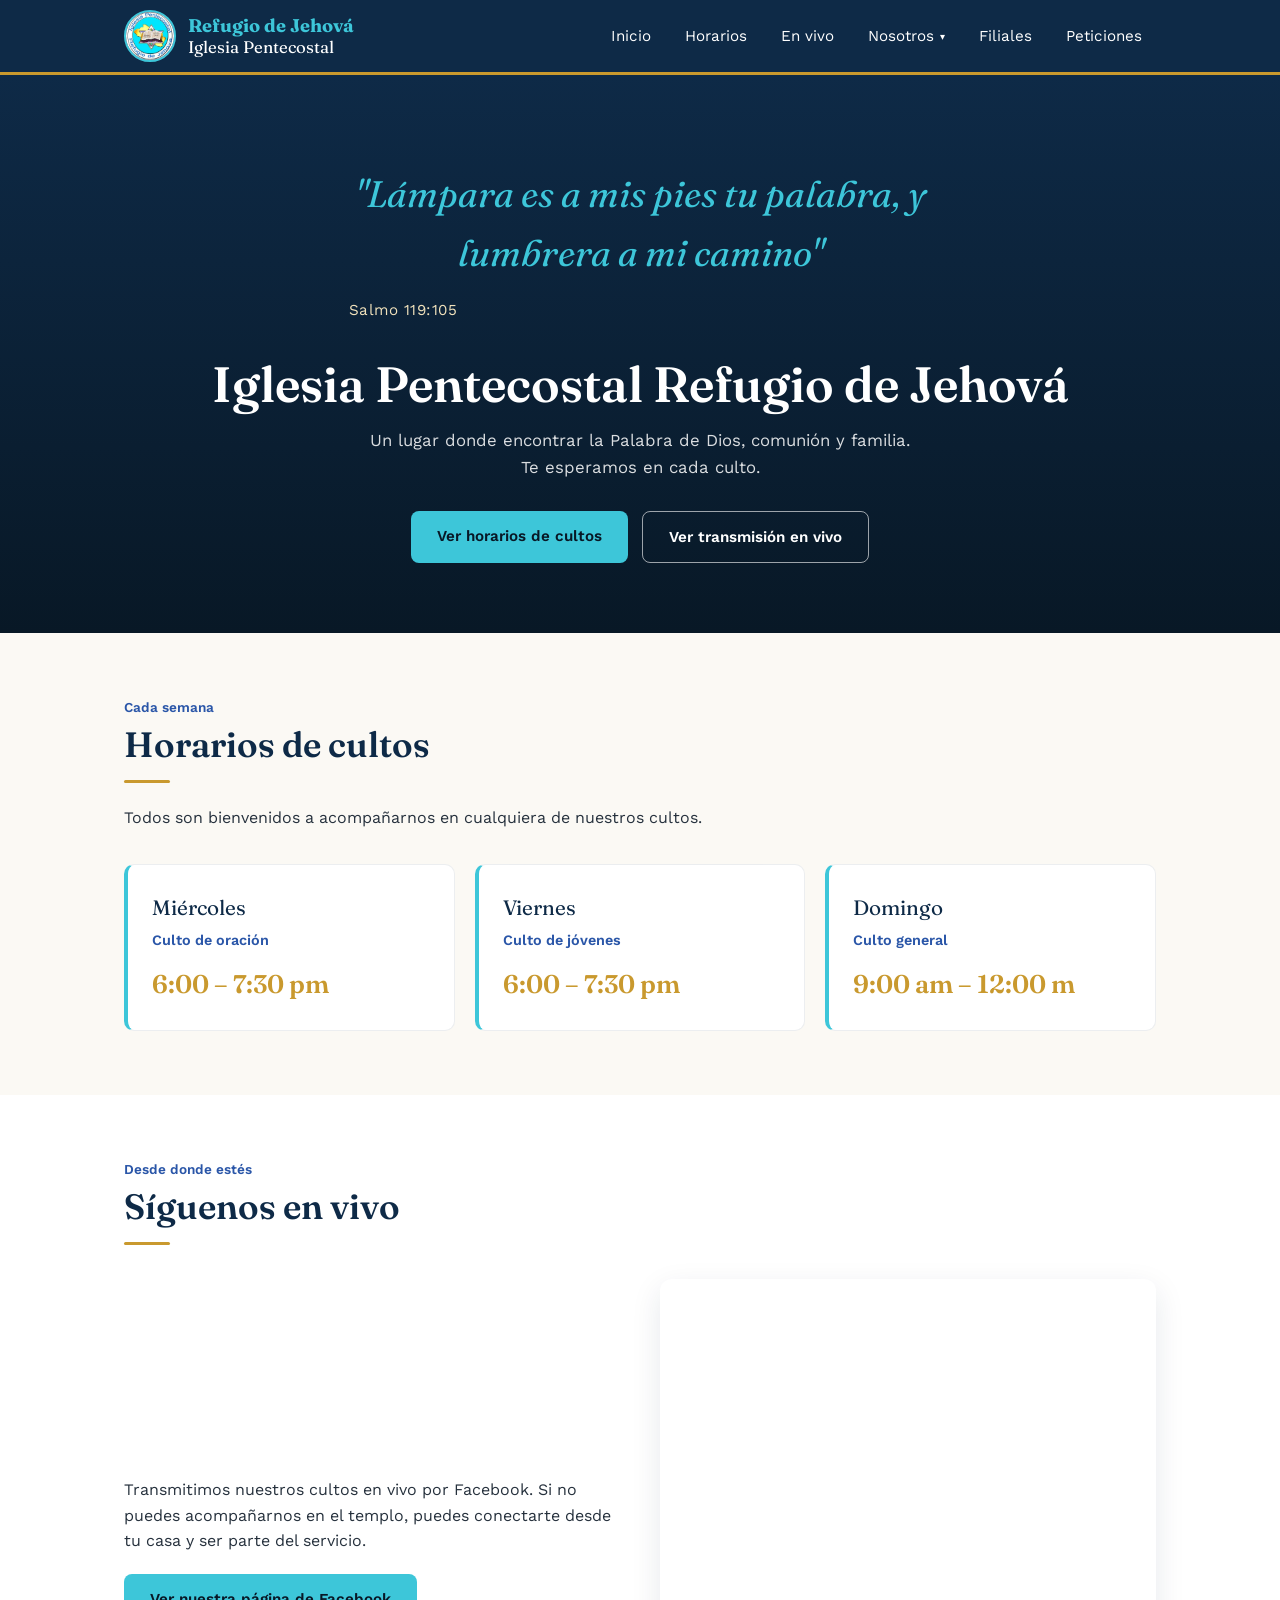
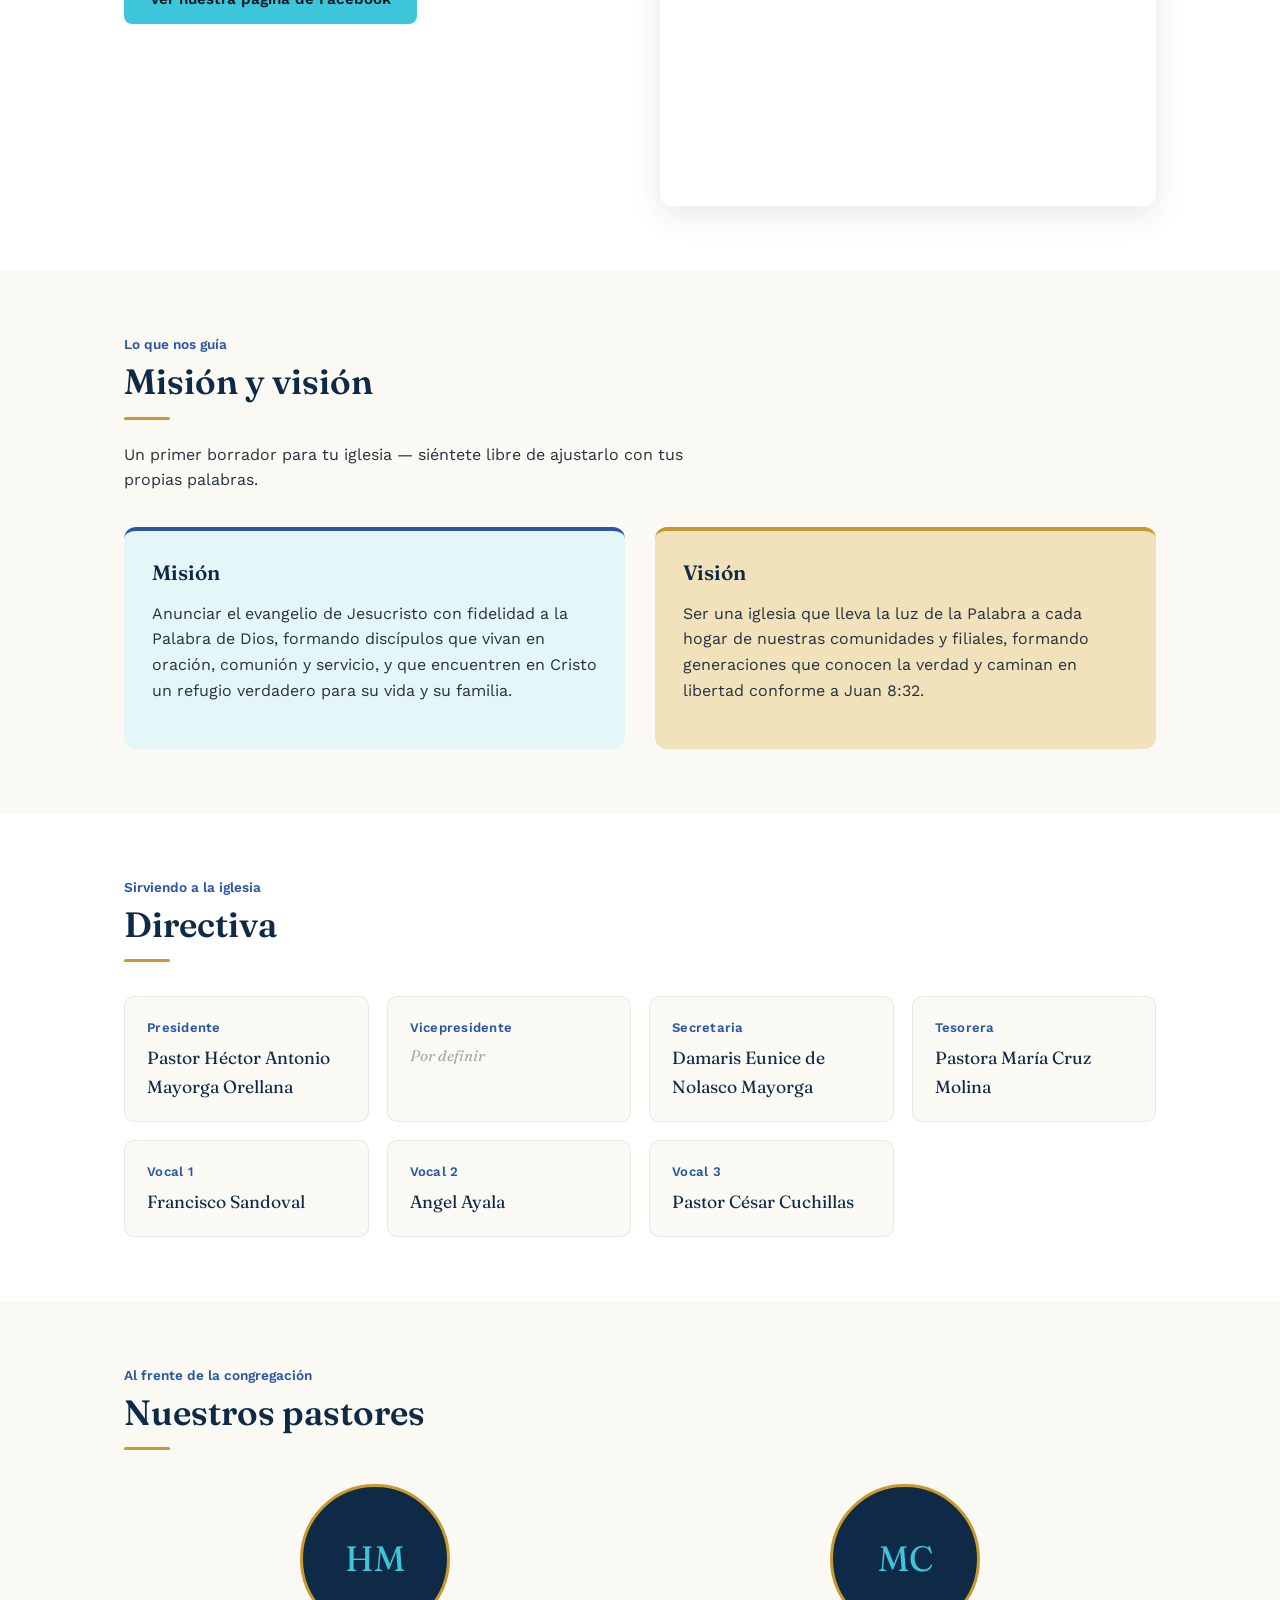
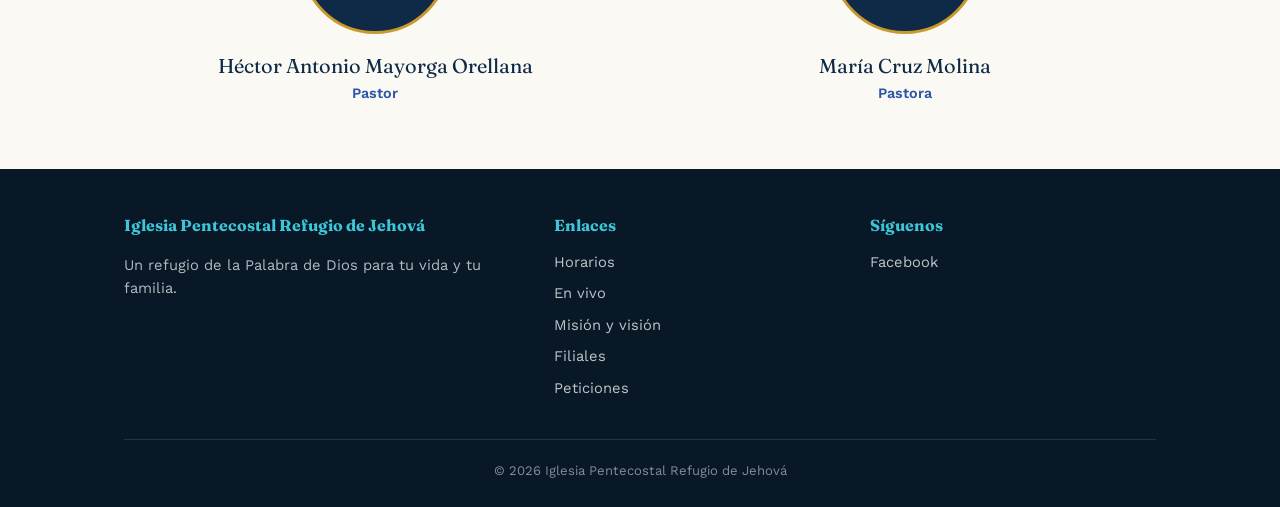
==== commit 10d37ae7: "Update stylesheet and script paths in index.html" ====
--- a/index.html
+++ b/index.html
@@ -5,7 +5,7 @@
 <meta name="viewport" content="width=device-width, initial-scale=1.0">
 <title>Iglesia Pentecostal Refugio de Jehová</title>
 <meta name="theme-color" content="#0E2A47">
-<link rel="stylesheet" href="styles.css">
+<link rel="stylesheet" href="styles/styles.css">
 <link rel="preconnect" href="https://fonts.googleapis.com">
 <link href="https://fonts.googleapis.com/css2?family=Fraunces:ital,wght@0,500;0,600;1,500&family=Work+Sans:wght@400;500;600&display=swap" rel="stylesheet">
 </head>
@@ -231,7 +231,7 @@
   </div>
 </footer>
 
-<script src="script.js"></script>
+<script src="scripts/script.js"></script>
 <script>document.getElementById("year").textContent = new Date().getFullYear();</script>
 </body>
 </html>
--- a/styles/styles.css
+++ b/styles/styles.css
@@ -0,0 +1,697 @@
+/* ===========================================================
+   Iglesia Pentecostal Refugio de Jehová — hoja de estilos
+   =========================================================== */
+
+:root {
+  --navy: #0E2A47;
+  --navy-deep: #081826;
+  --turquoise: #3DC6D9;
+  --turquoise-soft: #E4F6F8;
+  --blue: #2A56A8;
+  --gold: #C9992E;
+  --gold-soft: #F1E2BC;
+  --cream: #FBF9F4;
+  --charcoal: #26313D;
+  --white: #FFFFFF;
+
+  --serif: "Fraunces", Georgia, serif;
+  --sans: "Work Sans", -apple-system, BlinkMacSystemFont, sans-serif;
+}
+
+* { box-sizing: border-box; }
+
+html {
+  scroll-behavior: smooth;
+}
+
+body {
+  margin: 0;
+  font-family: var(--sans);
+  color: var(--charcoal);
+  background: var(--cream);
+  line-height: 1.6;
+}
+
+img { max-width: 100%; display: block; }
+
+a { color: inherit; text-decoration: none; }
+
+.wrap {
+  max-width: 1080px;
+  margin: 0 auto;
+  padding: 0 24px;
+}
+
+h1, h2, h3 {
+  font-family: var(--serif);
+  color: var(--navy);
+  margin: 0 0 0.4em 0;
+  font-weight: 600;
+  line-height: 1.15;
+}
+
+h2 {
+  font-size: clamp(1.6rem, 3vw, 2.2rem);
+}
+
+p { max-width: 62ch; }
+
+/* -------------------- Header / Nav -------------------- */
+
+.site-header {
+  background: var(--navy);
+  color: var(--white);
+  position: sticky;
+  top: 0;
+  z-index: 50;
+  border-bottom: 3px solid var(--gold);
+}
+
+.nav-inner {
+  display: flex;
+  align-items: center;
+  justify-content: space-between;
+  padding: 10px 24px;
+  max-width: 1080px;
+  margin: 0 auto;
+}
+
+.brand {
+  display: flex;
+  align-items: center;
+  gap: 12px;
+}
+
+.brand img {
+  height: 52px;
+  width: 52px;
+  border-radius: 50%;
+  object-fit: cover;
+  border: 2px solid var(--turquoise);
+}
+
+.brand-text {
+  font-family: var(--serif);
+  font-size: 1.05rem;
+  line-height: 1.2;
+}
+
+.brand-text strong {
+  display: block;
+  font-size: 1.15rem;
+  color: var(--turquoise);
+}
+
+nav.main-nav {
+  display: flex;
+  align-items: center;
+  gap: 6px;
+}
+
+nav.main-nav > a, .has-dropdown > button {
+  color: var(--white);
+  font-size: 0.95rem;
+  padding: 10px 14px;
+  border: none;
+  background: none;
+  font-family: var(--sans);
+  cursor: pointer;
+  border-radius: 6px;
+  transition: background 0.15s ease;
+}
+
+nav.main-nav > a:hover,
+.has-dropdown > button:hover,
+.has-dropdown.open > button {
+  background: rgba(255,255,255,0.1);
+}
+
+.has-dropdown {
+  position: relative;
+}
+
+.has-dropdown > button {
+  display: flex;
+  align-items: center;
+  gap: 6px;
+}
+
+.caret {
+  font-size: 0.65rem;
+  transition: transform 0.15s ease;
+}
+
+.has-dropdown.open .caret { transform: rotate(180deg); }
+
+.dropdown {
+  position: absolute;
+  top: calc(100% + 6px);
+  left: 0;
+  background: var(--white);
+  color: var(--charcoal);
+  min-width: 200px;
+  border-radius: 10px;
+  box-shadow: 0 12px 28px rgba(8, 24, 38, 0.25);
+  padding: 8px;
+  display: none;
+  border-top: 3px solid var(--gold);
+}
+
+.has-dropdown.open .dropdown { display: block; }
+
+.dropdown a {
+  display: block;
+  padding: 10px 12px;
+  border-radius: 6px;
+  font-size: 0.92rem;
+}
+
+.dropdown a:hover { background: var(--turquoise-soft); }
+
+.menu-toggle {
+  display: none;
+  background: none;
+  border: none;
+  color: var(--white);
+  font-size: 1.6rem;
+  cursor: pointer;
+}
+
+@media (max-width: 860px) {
+  .menu-toggle { display: block; }
+
+  nav.main-nav {
+    position: absolute;
+    top: 100%;
+    left: 0;
+    right: 0;
+    background: var(--navy);
+    flex-direction: column;
+    align-items: stretch;
+    padding: 8px 16px 16px;
+    display: none;
+    border-bottom: 3px solid var(--gold);
+  }
+
+  nav.main-nav.open { display: flex; }
+
+  .has-dropdown { width: 100%; }
+  .has-dropdown > button { width: 100%; justify-content: space-between; }
+  .dropdown { position: static; box-shadow: none; margin-top: 4px; }
+}
+
+/* -------------------- Hero -------------------- */
+
+.hero {
+  position: relative;
+  background: linear-gradient(180deg, var(--navy) 0%, var(--navy-deep) 100%);
+  color: var(--white);
+  overflow: hidden;
+  padding: 90px 0 70px;
+}
+
+.hero-star {
+  position: absolute;
+  right: -60px;
+  top: -60px;
+  width: 320px;
+  height: 320px;
+  opacity: 0.12;
+}
+
+.hero-inner {
+  position: relative;
+  max-width: 1080px;
+  margin: 0 auto;
+  padding: 0 24px;
+  text-align: center;
+}
+
+.hero .eyebrow-verse {
+  color: var(--turquoise);
+  font-family: var(--serif);
+  font-style: italic;
+  font-size: clamp(1.4rem, 4vw, 2.3rem);
+  max-width: 680px;
+  margin: 0 auto 6px;
+}
+
+.hero .verse-ref {
+  color: var(--gold-soft);
+  font-size: 0.95rem;
+  letter-spacing: 0.03em;
+  margin-bottom: 34px;
+}
+
+.hero h1 {
+  color: var(--white);
+  font-size: clamp(2rem, 5vw, 3.1rem);
+  margin-bottom: 14px;
+}
+
+.hero .sub {
+  max-width: 560px;
+  margin: 0 auto 30px;
+  color: rgba(255,255,255,0.85);
+  font-size: 1.05rem;
+}
+
+.hero-actions {
+  display: flex;
+  gap: 14px;
+  justify-content: center;
+  flex-wrap: wrap;
+}
+
+.btn {
+  display: inline-block;
+  padding: 13px 26px;
+  border-radius: 8px;
+  font-weight: 600;
+  font-size: 0.95rem;
+  transition: transform 0.15s ease, box-shadow 0.15s ease;
+}
+
+.btn-primary {
+  background: var(--turquoise);
+  color: var(--navy-deep);
+}
+
+.btn-outline {
+  border: 1.5px solid rgba(255,255,255,0.6);
+  color: var(--white);
+}
+
+.btn:hover { transform: translateY(-2px); }
+
+/* -------------------- Sections -------------------- */
+
+section {
+  padding: 64px 0;
+}
+
+section.alt {
+  background: var(--white);
+}
+
+.section-head {
+  margin-bottom: 34px;
+}
+
+.section-head .kicker {
+  color: var(--blue);
+  font-weight: 600;
+  font-size: 0.85rem;
+  margin-bottom: 6px;
+  display: block;
+}
+
+.gold-rule {
+  width: 46px;
+  height: 3px;
+  background: var(--gold);
+  margin: 10px 0 22px;
+  border-radius: 2px;
+}
+
+/* Horarios */
+
+.schedule-grid {
+  display: grid;
+  grid-template-columns: repeat(auto-fit, minmax(230px, 1fr));
+  gap: 20px;
+}
+
+.schedule-card {
+  background: var(--white);
+  border: 1px solid rgba(14,42,71,0.08);
+  border-left: 4px solid var(--turquoise);
+  border-radius: 10px;
+  padding: 26px 24px;
+}
+
+.schedule-card .day {
+  font-family: var(--serif);
+  font-size: 1.3rem;
+  color: var(--navy);
+}
+
+.schedule-card .type {
+  color: var(--blue);
+  font-weight: 600;
+  font-size: 0.9rem;
+  margin: 4px 0 12px;
+}
+
+.schedule-card .time {
+  font-size: 1.6rem;
+  font-weight: 600;
+  color: var(--gold);
+  font-family: var(--serif);
+}
+
+/* En vivo */
+
+.live-block {
+  display: grid;
+  grid-template-columns: 1fr 1fr;
+  gap: 40px;
+  align-items: center;
+}
+
+.live-copy p { margin-bottom: 20px; }
+
+.fb-embed-wrap {
+  background: var(--white);
+  border-radius: 12px;
+  padding: 10px;
+  box-shadow: 0 10px 30px rgba(14,42,71,0.1);
+}
+
+.fb-embed-wrap iframe {
+  width: 100%;
+  border: none;
+  border-radius: 8px;
+  min-height: 500px;
+}
+
+@media (max-width: 780px) {
+  .live-block { grid-template-columns: 1fr; }
+}
+
+/* Mision / vision */
+
+.mv-grid {
+  display: grid;
+  grid-template-columns: 1fr 1fr;
+  gap: 30px;
+}
+
+.mv-card {
+  background: var(--turquoise-soft);
+  border-radius: 12px;
+  padding: 30px 28px;
+  border-top: 4px solid var(--blue);
+}
+
+.mv-card:nth-child(2) {
+  background: var(--gold-soft);
+  border-top-color: var(--gold);
+}
+
+.mv-card h3 {
+  font-size: 1.3rem;
+}
+
+@media (max-width: 780px) {
+  .mv-grid { grid-template-columns: 1fr; }
+}
+
+/* Directiva */
+
+.board-grid {
+  display: grid;
+  grid-template-columns: repeat(auto-fit, minmax(220px, 1fr));
+  gap: 18px;
+}
+
+.board-card {
+  background: var(--cream);
+  border-radius: 10px;
+  padding: 20px 22px;
+  border: 1px solid rgba(14,42,71,0.08);
+}
+
+.board-card .role {
+  color: var(--blue);
+  font-weight: 600;
+  font-size: 0.82rem;
+  letter-spacing: 0.02em;
+  margin-bottom: 6px;
+}
+
+.board-card .name {
+  font-family: var(--serif);
+  font-size: 1.1rem;
+  color: var(--navy);
+}
+
+.board-card .name.empty {
+  color: rgba(38,49,61,0.4);
+  font-style: italic;
+  font-size: 0.95rem;
+}
+
+/* Pastores */
+
+.pastors-grid {
+  display: grid;
+  grid-template-columns: repeat(auto-fit, minmax(260px, 1fr));
+  gap: 28px;
+}
+
+.pastor-card {
+  text-align: center;
+}
+
+.pastor-photo {
+  width: 150px;
+  height: 150px;
+  border-radius: 50%;
+  margin: 0 auto 16px;
+  background: var(--navy);
+  color: var(--turquoise);
+  display: flex;
+  align-items: center;
+  justify-content: center;
+  font-family: var(--serif);
+  font-size: 2.2rem;
+  border: 3px solid var(--gold);
+}
+
+.pastor-card .name {
+  font-family: var(--serif);
+  font-size: 1.25rem;
+  color: var(--navy);
+}
+
+.pastor-card .role {
+  color: var(--blue);
+  font-weight: 600;
+  font-size: 0.9rem;
+}
+
+/* Filiales teaser + page */
+
+.branch-grid {
+  display: grid;
+  grid-template-columns: repeat(auto-fit, minmax(240px, 1fr));
+  gap: 22px;
+}
+
+.branch-card {
+  background: var(--white);
+  border-radius: 12px;
+  overflow: hidden;
+  border: 1px solid rgba(14,42,71,0.08);
+}
+
+.branch-card .top {
+  background: var(--navy);
+  color: var(--white);
+  padding: 20px 22px;
+}
+
+.branch-card .top .place {
+  font-family: var(--serif);
+  font-size: 1.25rem;
+  color: var(--turquoise);
+}
+
+.branch-card .body {
+  padding: 18px 22px 24px;
+}
+
+.branch-card .dept {
+  color: var(--blue);
+  font-size: 0.85rem;
+  font-weight: 600;
+}
+
+/* Page header (subpages) */
+
+.page-hero {
+  background: var(--navy);
+  color: var(--white);
+  padding: 60px 0 46px;
+  text-align: center;
+}
+
+.page-hero h1 { color: var(--white); }
+
+.page-hero p {
+  margin: 8px auto 0;
+  color: rgba(255,255,255,0.8);
+}
+
+/* -------------------- Peticiones -------------------- */
+
+.request-wrap {
+  max-width: 620px;
+  margin: 0 auto;
+  background: var(--white);
+  border-radius: 14px;
+  padding: 40px clamp(20px, 5vw, 44px);
+  box-shadow: 0 10px 30px rgba(14,42,71,0.08);
+  border-top: 4px solid var(--turquoise);
+}
+
+.form-field {
+  margin-bottom: 22px;
+}
+
+.form-field label {
+  display: block;
+  font-weight: 600;
+  font-size: 0.92rem;
+  color: var(--navy);
+  margin-bottom: 6px;
+}
+
+.form-field .hint {
+  font-weight: 400;
+  color: rgba(38,49,61,0.55);
+  font-size: 0.82rem;
+}
+
+.form-field input,
+.form-field textarea {
+  width: 100%;
+  padding: 12px 14px;
+  border: 1.5px solid rgba(14,42,71,0.18);
+  border-radius: 8px;
+  font-family: var(--sans);
+  font-size: 0.98rem;
+  color: var(--charcoal);
+  background: var(--cream);
+}
+
+.form-field textarea {
+  min-height: 140px;
+  resize: vertical;
+  line-height: 1.5;
+}
+
+.form-field input:focus,
+.form-field textarea:focus {
+  outline: none;
+  border-color: var(--turquoise);
+  background: var(--white);
+}
+
+.form-row {
+  display: grid;
+  grid-template-columns: 1fr 1fr;
+  gap: 16px;
+}
+
+@media (max-width: 560px) {
+  .form-row { grid-template-columns: 1fr; }
+}
+
+.submit-btn {
+  width: 100%;
+  border: none;
+  cursor: pointer;
+  background: var(--turquoise);
+  color: var(--navy-deep);
+  font-weight: 600;
+  font-size: 1rem;
+  padding: 14px;
+  border-radius: 8px;
+  transition: transform 0.15s ease;
+}
+
+.submit-btn:hover { transform: translateY(-2px); }
+
+.submit-btn:disabled {
+  opacity: 0.6;
+  cursor: not-allowed;
+  transform: none;
+}
+
+.form-status {
+  margin-top: 16px;
+  font-size: 0.9rem;
+}
+
+.form-status.error { color: #B4433A; }
+
+.confirm-box {
+  text-align: center;
+  padding: 30px 10px;
+}
+
+.confirm-box .icon {
+  width: 64px;
+  height: 64px;
+  border-radius: 50%;
+  background: var(--turquoise-soft);
+  color: var(--blue);
+  display: flex;
+  align-items: center;
+  justify-content: center;
+  font-size: 1.8rem;
+  margin: 0 auto 18px;
+}
+
+.confirm-box h3 {
+  font-size: 1.35rem;
+  margin-bottom: 10px;
+}
+
+.confirm-box p {
+  margin: 0 auto;
+  color: rgba(38,49,61,0.75);
+}
+
+.confirm-box .btn {
+  margin-top: 22px;
+}
+
+/* -------------------- Footer -------------------- */
+
+footer {
+  background: var(--navy-deep);
+  color: rgba(255,255,255,0.75);
+  padding: 44px 0 26px;
+}
+
+.footer-grid {
+  display: grid;
+  grid-template-columns: 1.4fr 1fr 1fr;
+  gap: 30px;
+  margin-bottom: 30px;
+}
+
+footer h4 {
+  color: var(--turquoise);
+  font-family: var(--serif);
+  font-size: 1rem;
+  margin: 0 0 12px;
+}
+
+footer a { display: block; margin-bottom: 8px; font-size: 0.92rem; }
+footer a:hover { color: var(--turquoise); }
+
+.footer-bottom {
+  border-top: 1px solid rgba(255,255,255,0.12);
+  padding-top: 20px;
+  font-size: 0.82rem;
+  text-align: center;
+  color: rgba(255,255,255,0.5);
+}
+
+@media (max-width: 780px) {
+  .footer-grid { grid-template-columns: 1fr; }
+}
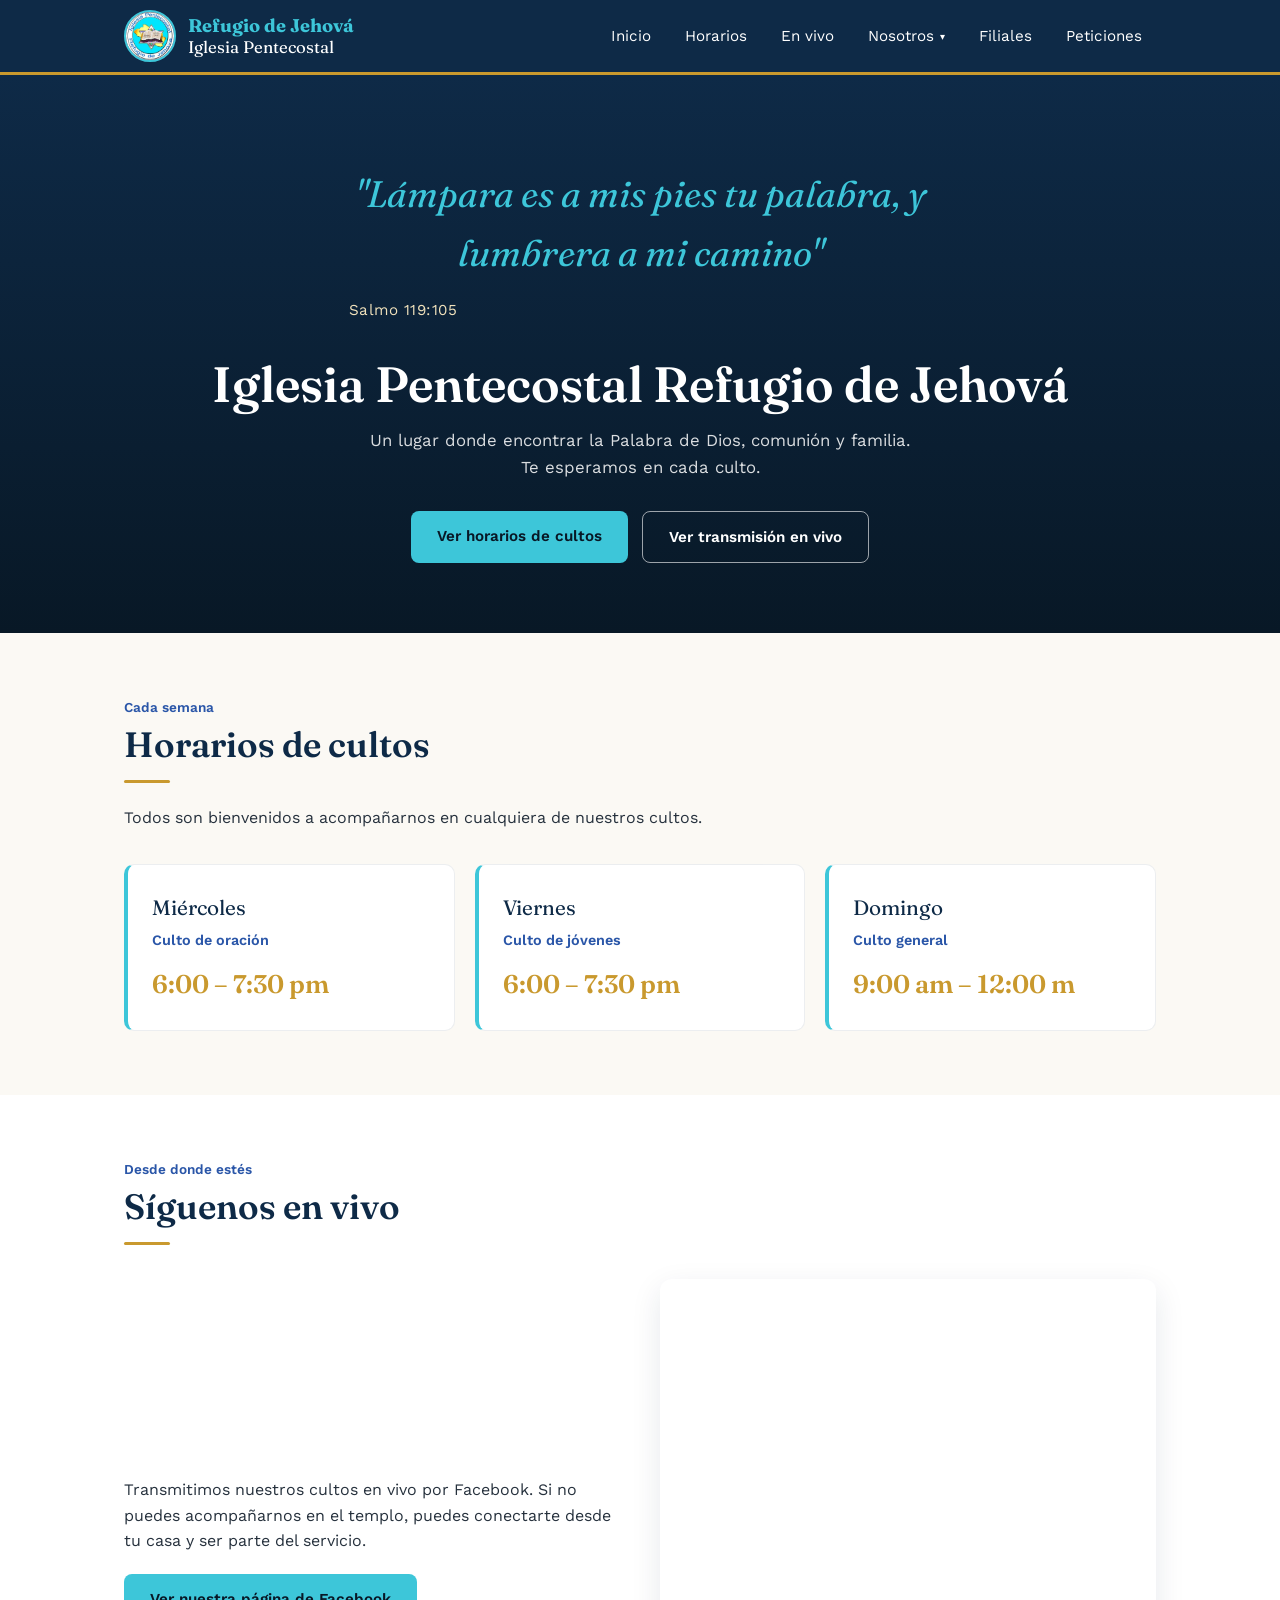
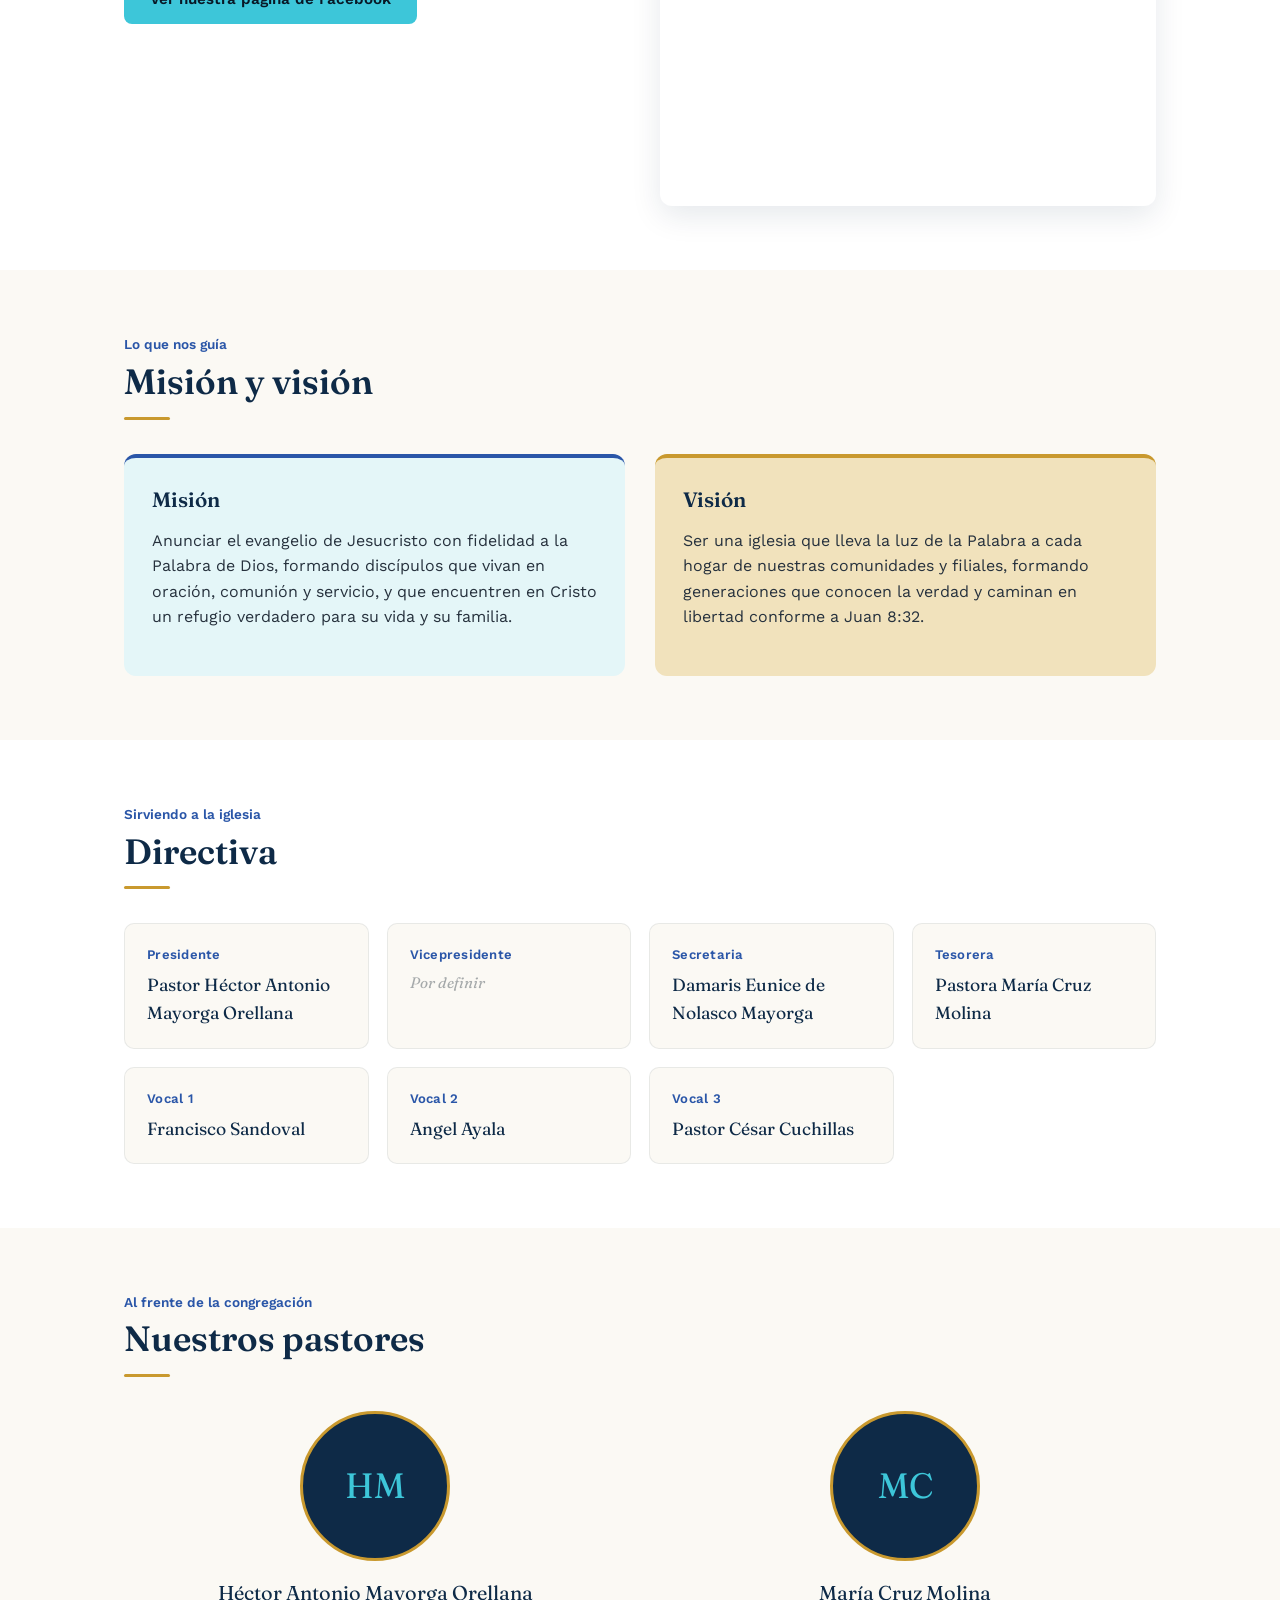
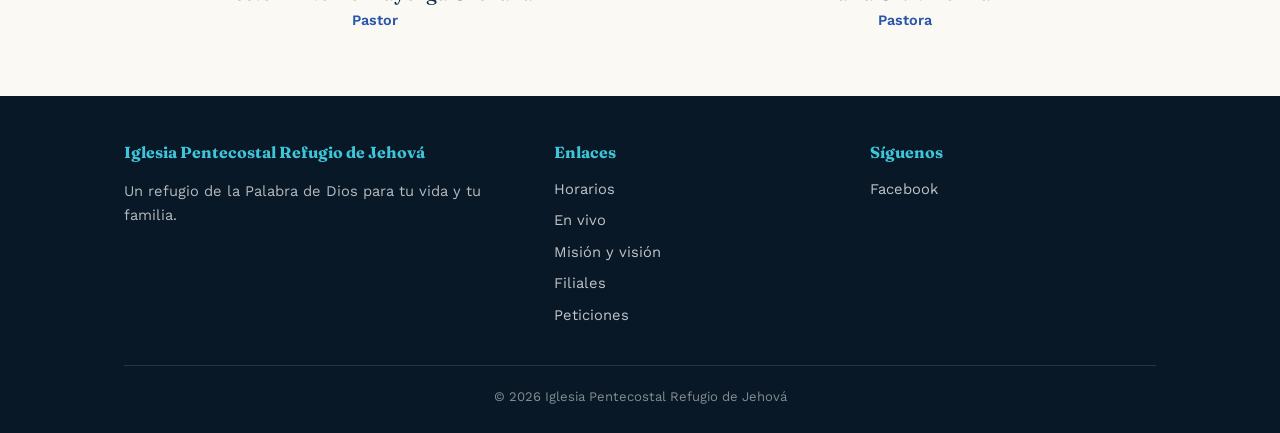
==== commit c544766e: "Actualizar index.html" ====
--- a/index.html
+++ b/index.html
@@ -125,8 +125,7 @@
       <span class="kicker">Lo que nos guía</span>
       <h2>Misión y visión</h2>
       <div class="gold-rule"></div>
-      <p>Un primer borrador para tu iglesia — siéntete libre de ajustarlo con tus propias palabras.</p>
-    </div>
+      <p></div>
 
     <div class="mv-grid">
       <div class="mv-card">
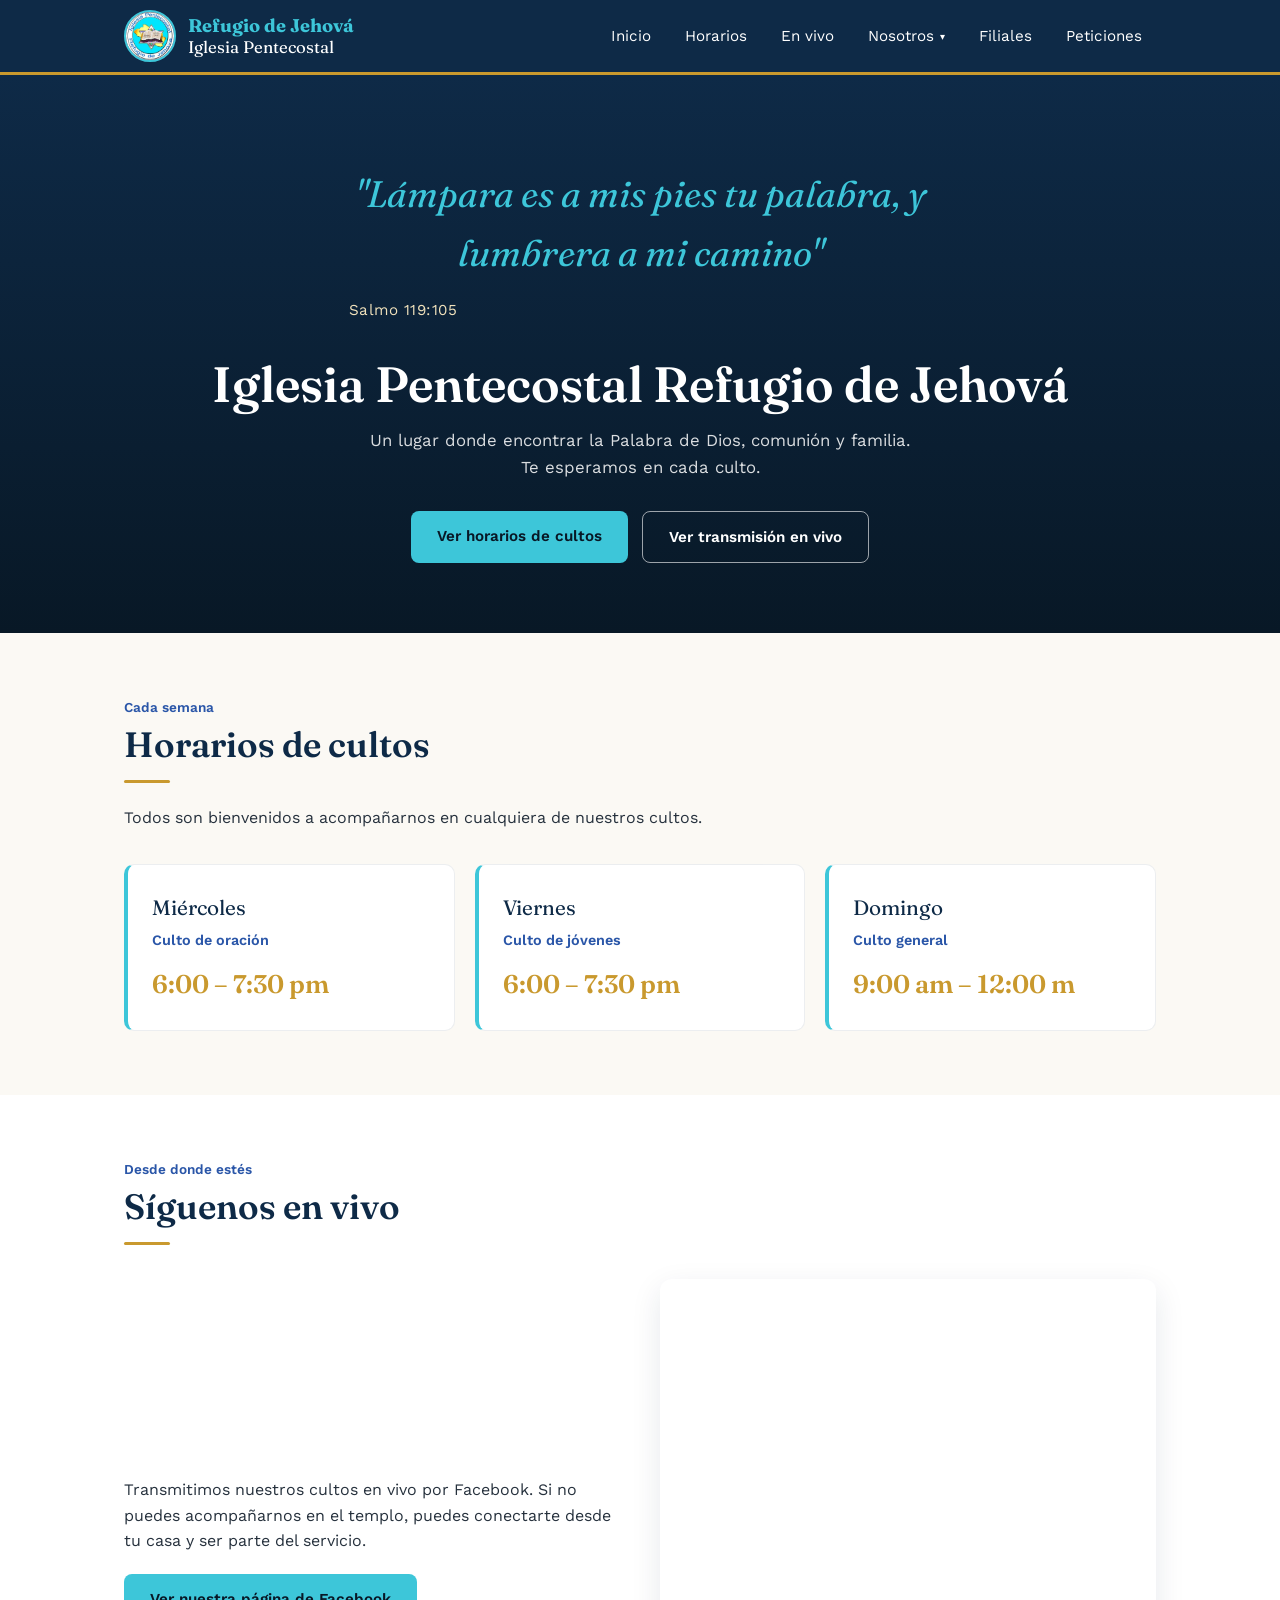
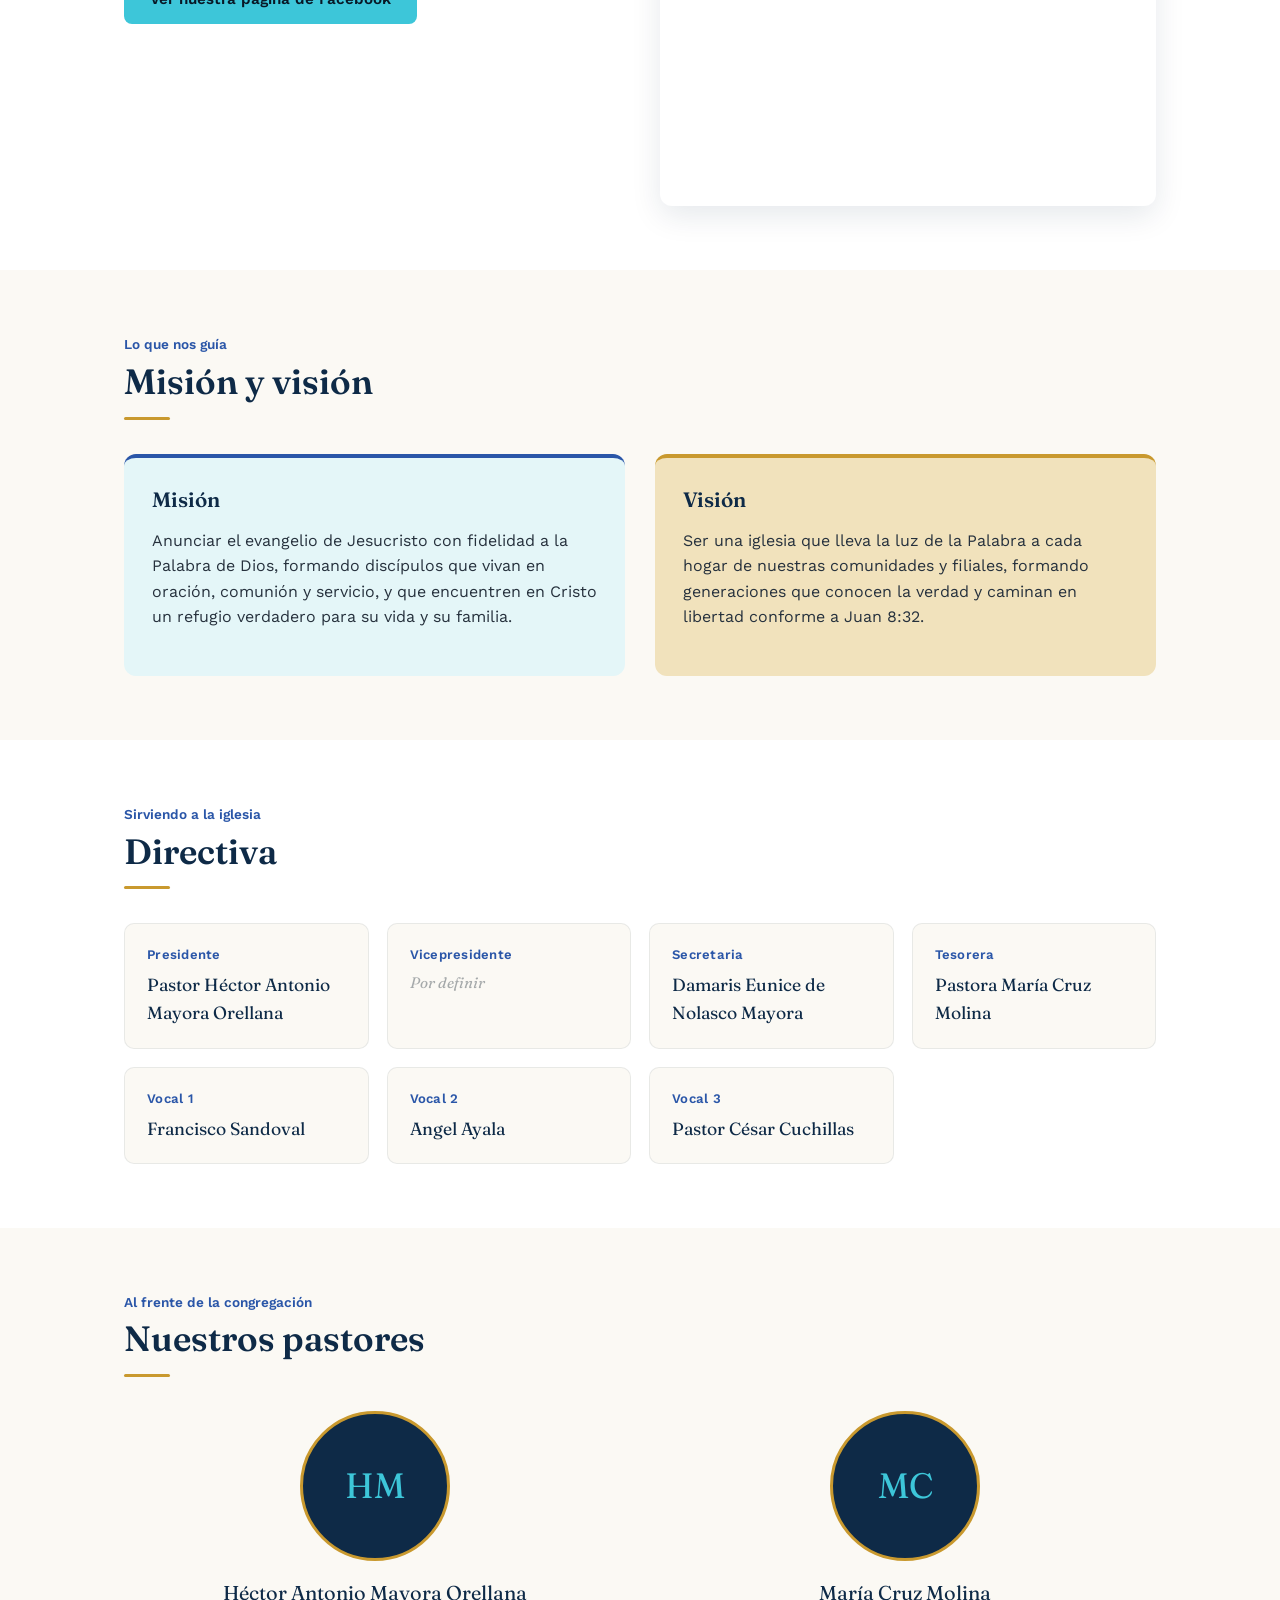
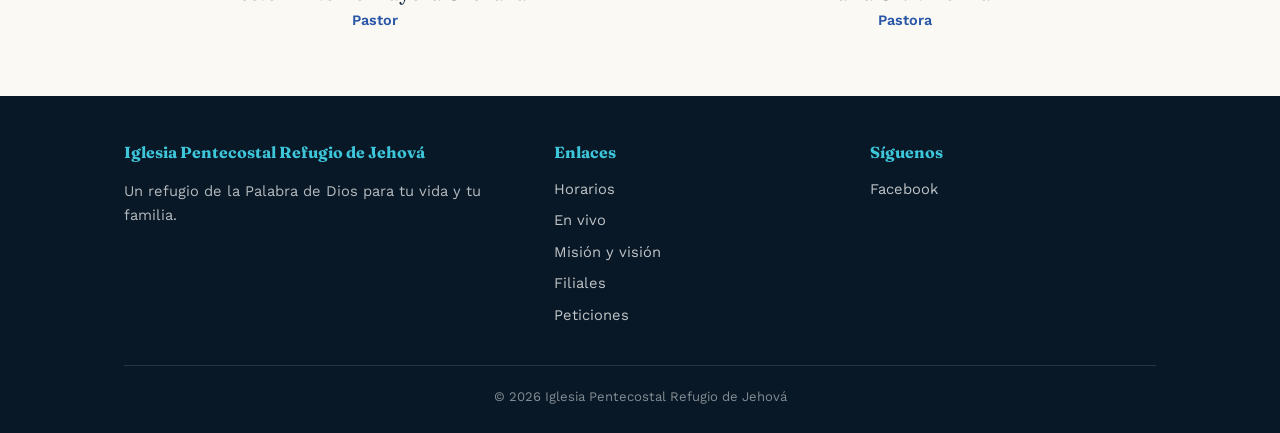
==== commit e327b27d: "Actualizar index.html" ====
--- a/index.html
+++ b/index.html
@@ -151,7 +151,7 @@
     <div class="board-grid">
       <div class="board-card">
         <div class="role">Presidente</div>
-        <div class="name">Pastor Héctor Antonio Mayorga Orellana</div>
+        <div class="name">Pastor Héctor Antonio Mayora Orellana</div>
       </div>
       <div class="board-card">
         <div class="role">Vicepresidente</div>
@@ -159,7 +159,7 @@
       </div>
       <div class="board-card">
         <div class="role">Secretaria</div>
-        <div class="name">Damaris Eunice de Nolasco Mayorga</div>
+        <div class="name">Damaris Eunice de Nolasco Mayora</div>
       </div>
       <div class="board-card">
         <div class="role">Tesorera</div>
@@ -192,7 +192,7 @@
     <div class="pastors-grid">
       <div class="pastor-card">
         <div class="pastor-photo">HM</div>
-        <div class="name">Héctor Antonio Mayorga Orellana</div>
+        <div class="name">Héctor Antonio Mayora Orellana</div>
         <div class="role">Pastor</div>
       </div>
       <div class="pastor-card">
